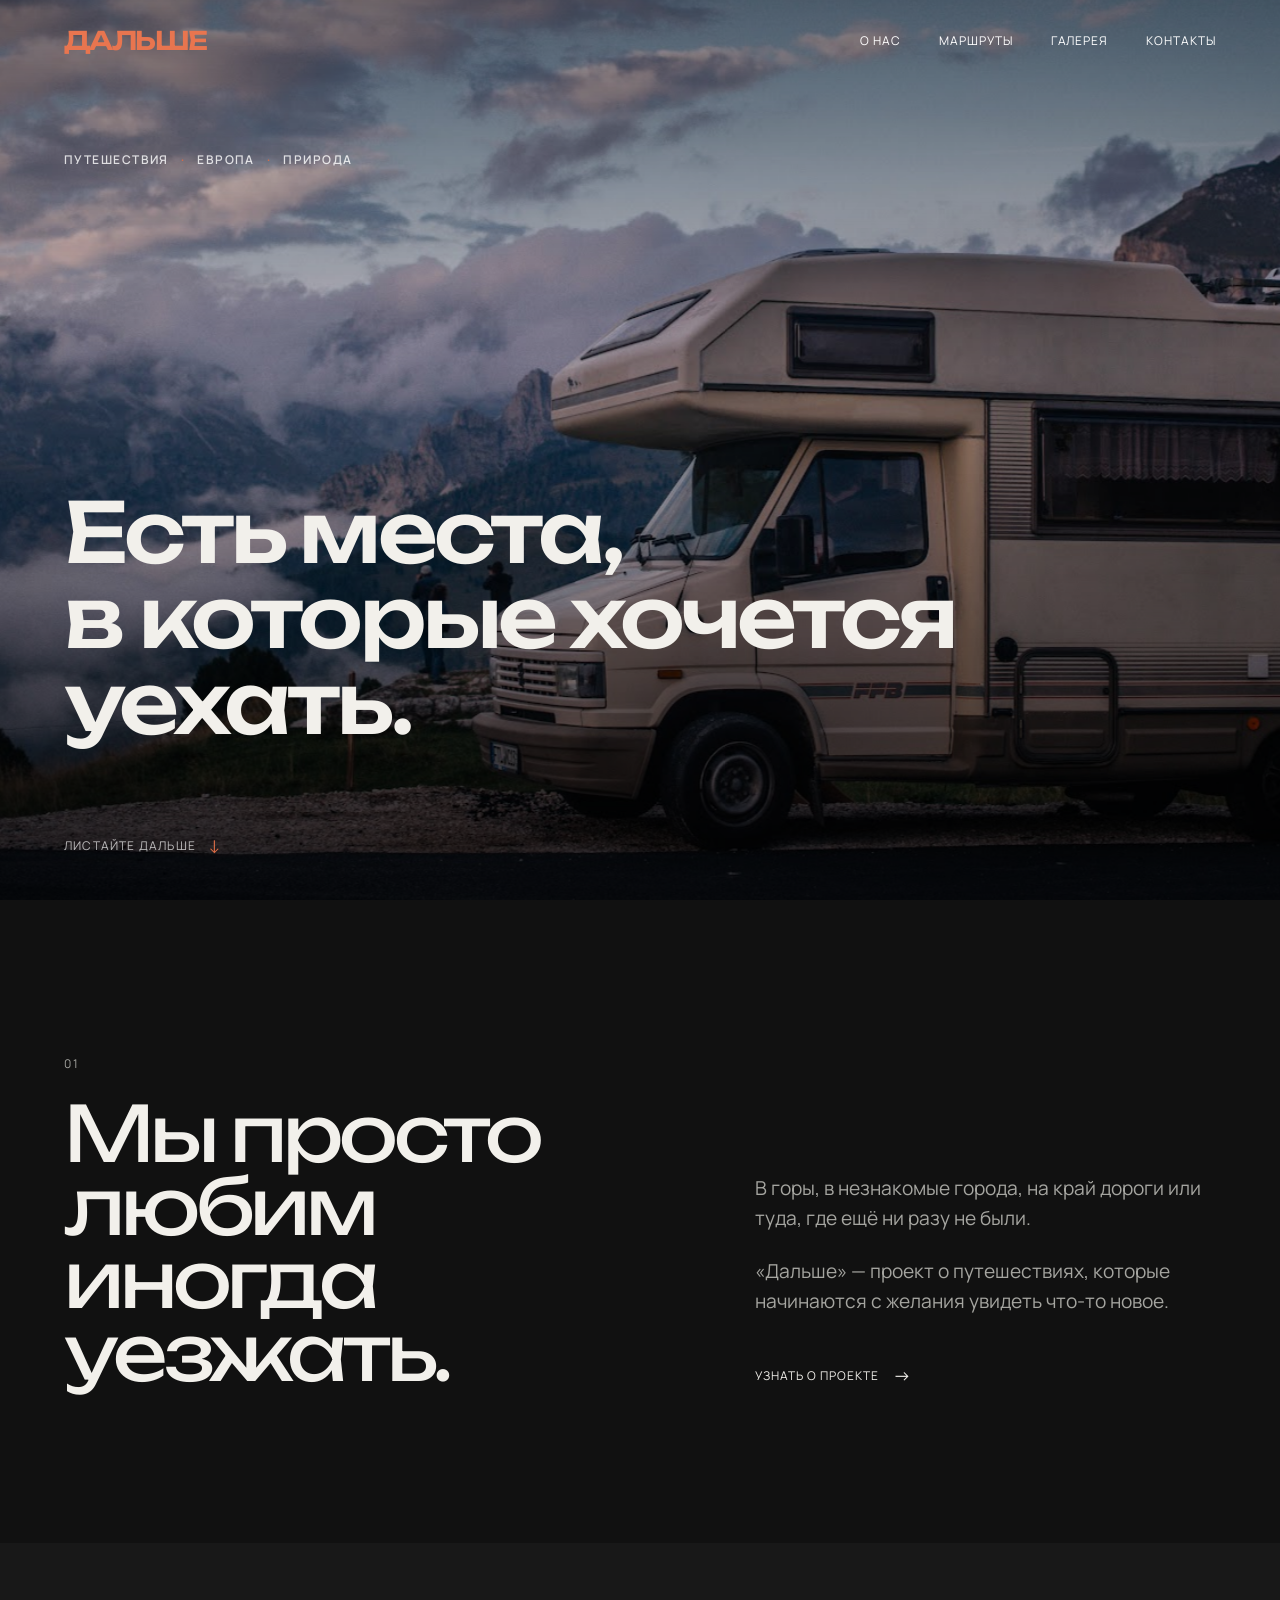
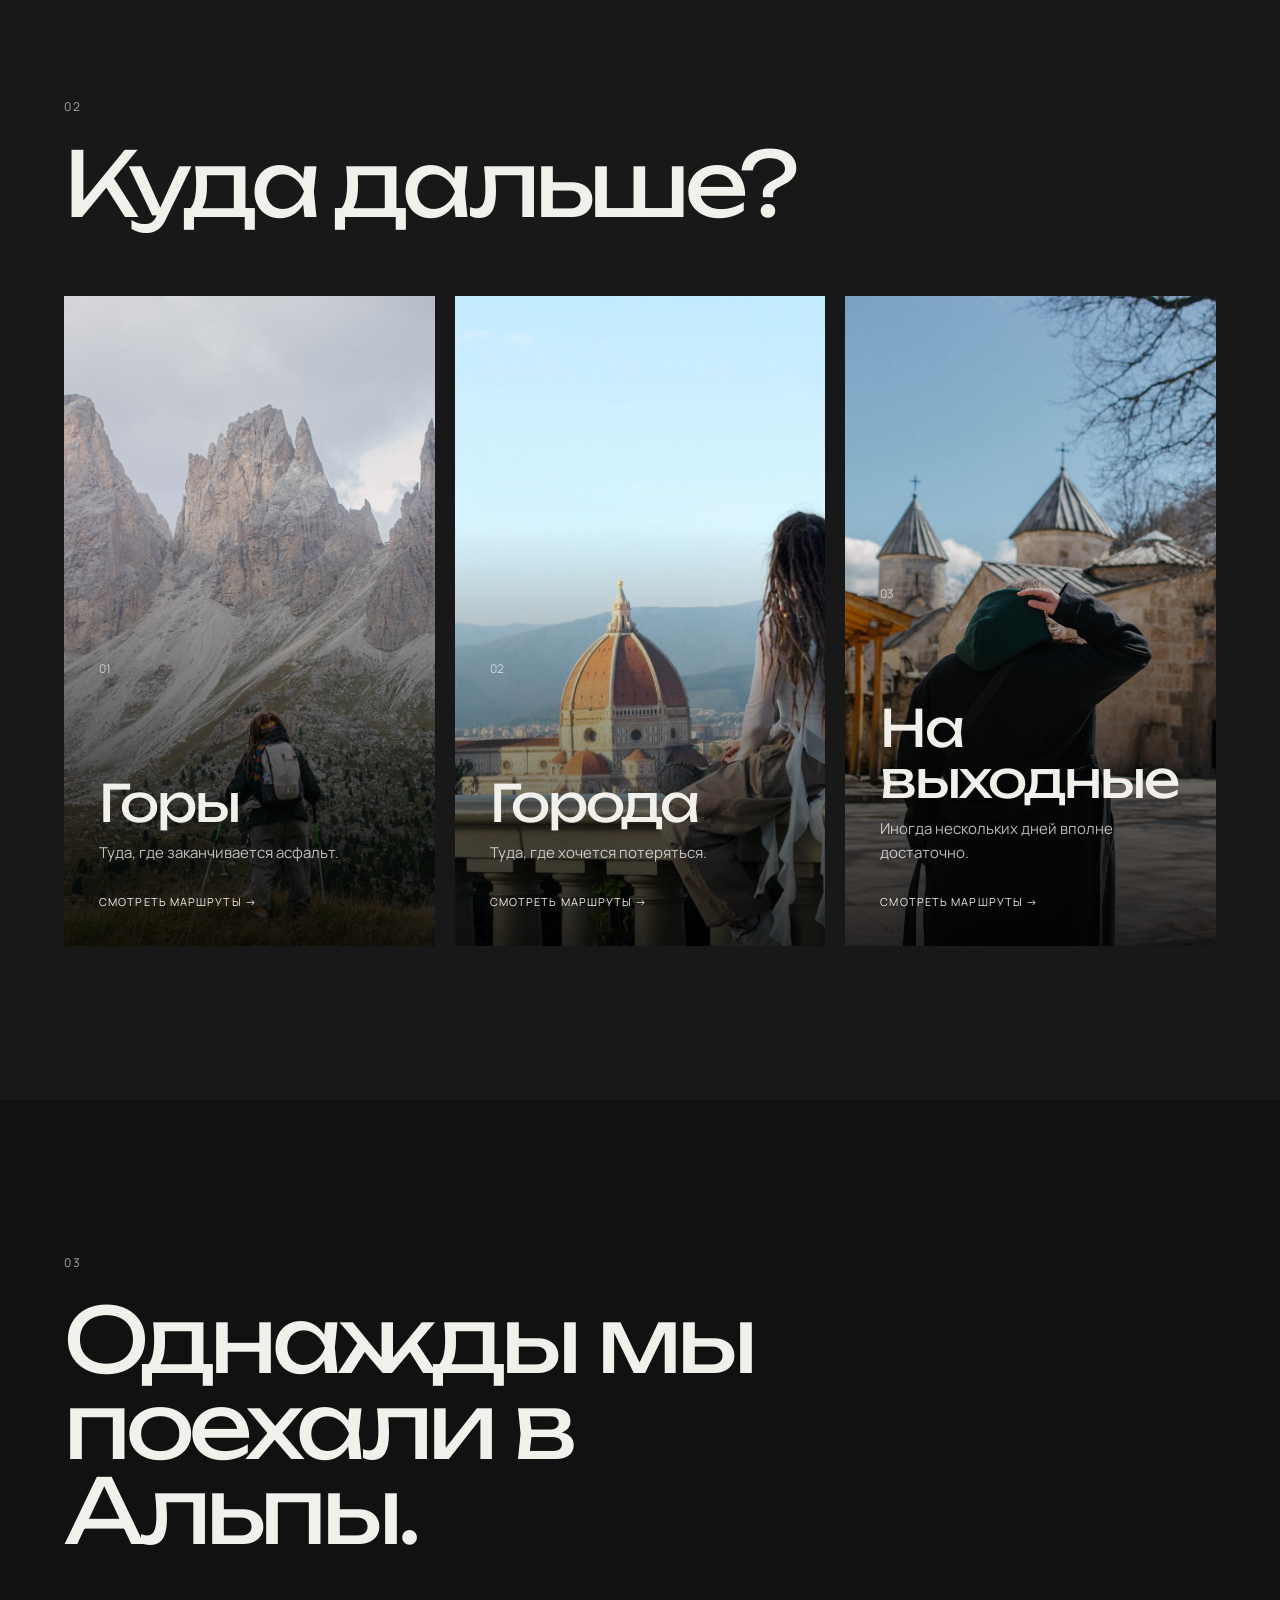
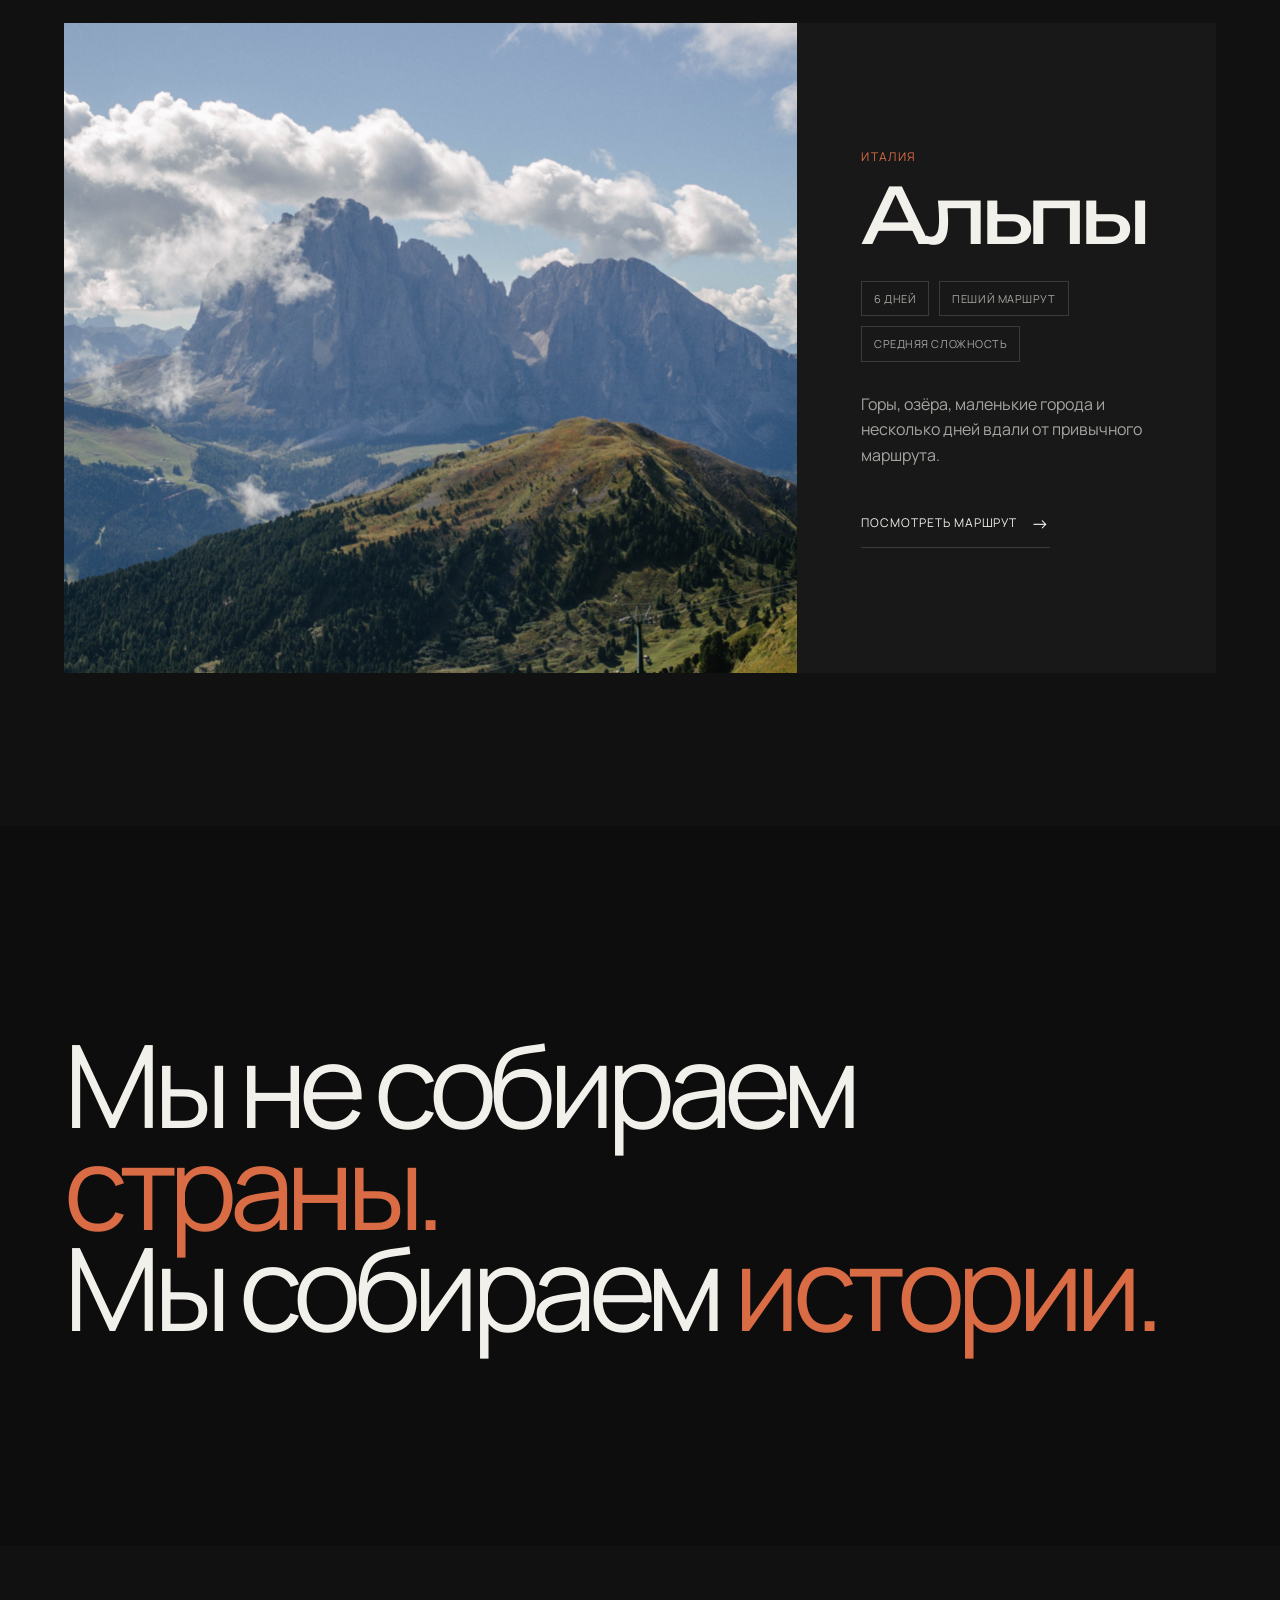
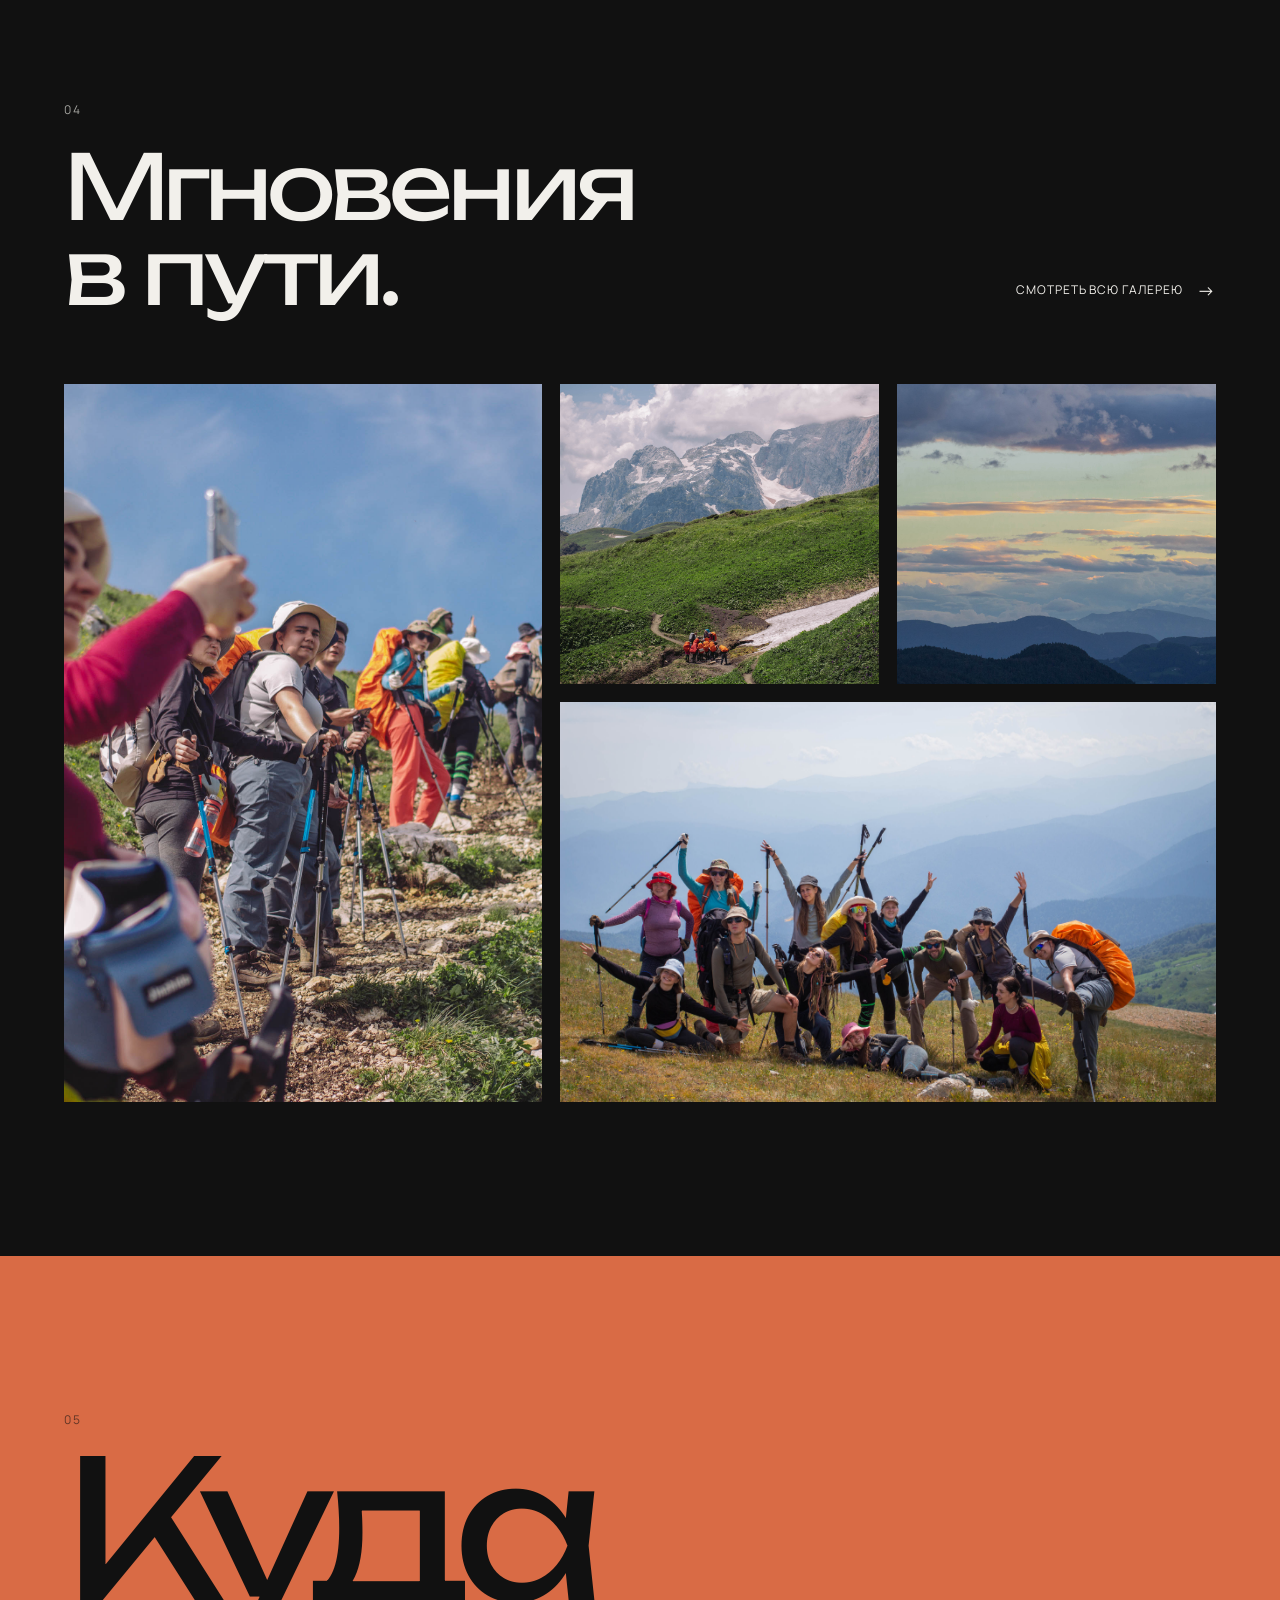
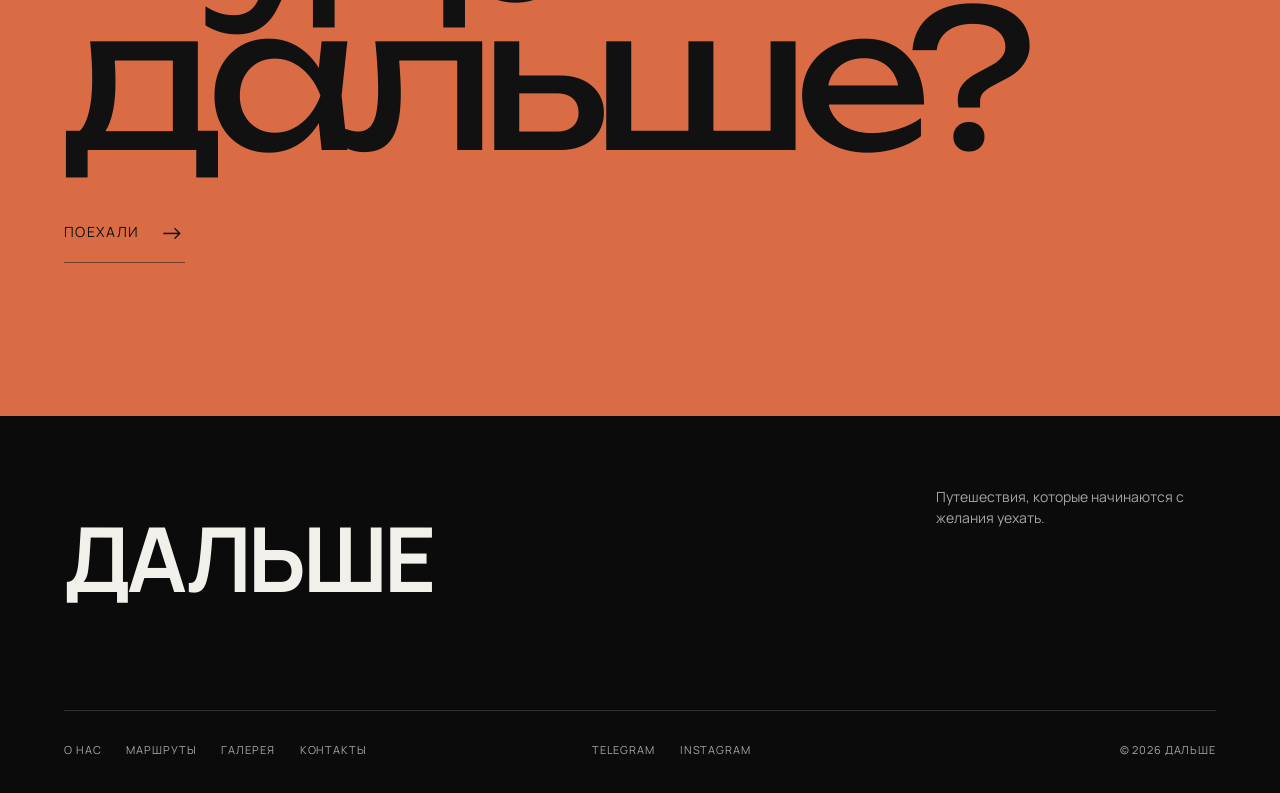
==== index.html @ 9056dd63 "main page" ====
<!DOCTYPE html>
<html lang="ru">
<head>
    <meta charset="UTF-8">
    <meta name="viewport" content="width=device-width, initial-scale=1.0">

    <title>ДАЛЬШЕ — путешествия, которые начинаются с желания уехать</title>

    <meta name="description"
          content="ДАЛЬШЕ — проект о путешествиях, горах, городах и дорогах.">
<link rel="preconnect" href="https://fonts.googleapis.com">
<link rel="preconnect" href="https://fonts.gstatic.com" crossorigin>
<link href="https://fonts.googleapis.com/css2?family=Manrope:wght@400;500;600;700&family=Unbounded:wght@400;500;600;700&display=swap" rel="stylesheet">

    <link rel="stylesheet" href="css/style.css">
</head>

<body>

    <!-- ================= HEADER ================= -->

    <header class="site-header">

        <div class="container header-inner">

            <a href="index.html" class="logo">
                ДАЛЬШЕ
            </a>

            <nav class="main-nav">
                <a href="about.html">О нас</a>
                <a href="routes.html">Маршруты</a>
                <a href="gallery.html">Галерея</a>
                <a href="contact.html">Контакты</a>
            </nav>

            <button class="menu-toggle"
                    type="button"
                    aria-label="Открыть меню"
                    aria-expanded="false">

                <span></span>
                <span></span>

            </button>

        </div>

    </header>


    <main>

        <!-- ================= HERO ================= -->

        <section class="hero">
    <img
        src="img/1-photo.jpg"
        alt="Путешествие в горах"
        class="hero__image"
    >

    <div class="hero__overlay"></div>

    <div class="hero__content">

        <div class="hero__label">
            <span>Путешествия</span>
            <span>Европа</span>
            <span>Природа</span>
        </div>

        <h1 class="hero__title">
            Есть места,<br>
            в которые хочется<br>
            уехать.
        </h1>

        <div class="hero__bottom">
            <span class="hero__scroll">Листайте дальше</span>
            <span class="hero__arrow">↓</span>
        </div>

    </div>
</section>


        <!-- ================= INTRO ================= -->

        <section class="intro section" id="intro">

            <div class="container intro-grid">

                <div class="intro-heading">

                    <span class="section-number">01</span>

                    <h2>
                        Мы просто любим
                        иногда уезжать.
                    </h2>

                </div>

                <div class="intro-text">

                    <p>
                        В горы, в незнакомые города, на край дороги
                        или туда, где ещё ни разу не были.
                    </p>

                    <p>
                        «Дальше» — проект о путешествиях,
                        которые начинаются с желания увидеть
                        что-то новое.
                    </p>

                    <a href="about.html" class="text-link">
                        Узнать о проекте
                        <span>→</span>
                    </a>

                </div>

            </div>

        </section>


        <!-- ================= DIRECTIONS ================= -->

        <section class="directions section">

            <div class="container">

                <div class="section-heading">

                    <span class="section-number">02</span>

                    <h2>
                        Куда дальше?
                    </h2>

                </div>


                <div class="directions-grid">

                    <a href="routes.html"
                       class="direction-card">

                        <div class="direction-image">

                            <img src="img/2-photo.jpg"
                                 alt="Горы">

                        </div>

                        <div class="direction-content">

                            <span class="direction-number">
                                01
                            </span>

                            <h3>
                                Горы
                            </h3>

                            <p>
                                Туда, где заканчивается асфальт.
                            </p>

                            <span class="card-link">
                                Смотреть маршруты →
                            </span>

                        </div>

                    </a>


                    <a href="routes.html"
                       class="direction-card">

                        <div class="direction-image">

                            <img src="img/3-photo.jpg"
                                 alt="Европейский город">

                        </div>

                        <div class="direction-content">

                            <span class="direction-number">
                                02
                            </span>

                            <h3>
                                Города
                            </h3>

                            <p>
                                Туда, где хочется потеряться.
                            </p>

                            <span class="card-link">
                                Смотреть маршруты →
                            </span>

                        </div>

                    </a>


                    <a href="routes.html"
                       class="direction-card">

                        <div class="direction-image">

                            <img src="img/4-photo.jpg"
                                 alt="Дорога и природа">

                        </div>

                        <div class="direction-content">

                            <span class="direction-number">
                                03
                            </span>

                            <h3>
                                На выходные
                            </h3>

                            <p>
                                Иногда нескольких дней вполне достаточно.
                            </p>

                            <span class="card-link">
                                Смотреть маршруты →
                            </span>

                        </div>

                    </a>

                </div>

            </div>

        </section>


        <!-- ================= FEATURED ROUTE ================= -->

        <section class="featured-route section">

            <div class="container">

                <div class="section-heading">

                    <span class="section-number">03</span>

                    <h2>
                        Однажды мы<br>
                        поехали в Альпы.
                    </h2>

                </div>


                <article class="featured-route-card">

                    <div class="featured-route-image">

                        <img src="img/5-photo.jpg"
                             alt="Альпы в Австрии">

                    </div>


                    <div class="featured-route-info">

                        <span class="route-location">
                            Италия
                        </span>

                        <h3>
                            Альпы
                        </h3>

                        <ul class="route-details">

                            <li>6 дней</li>
                            <li>Пеший маршрут</li>
                            <li>Средняя сложность</li>

                        </ul>

                        <p>
                            Горы, озёра, маленькие города и несколько
                            дней вдали от привычного маршрута.
                        </p>

                        <a href="routes.html"
                           class="button-link">

                            Посмотреть маршрут
                            <span>→</span>

                        </a>

                    </div>

                </article>

            </div>

        </section>


        <!-- ================= MANIFESTO ================= -->

        <section class="manifesto section">

            <div class="container">

                <p class="manifesto-text">

                    Мы не собираем
                    <span>страны.</span>

                    <br>

                    Мы собираем
                    <span>истории.</span>

                </p>

            </div>

        </section>


        <!-- ================= GALLERY ================= -->

        <section class="gallery-preview section">

            <div class="container">

                <div class="section-heading gallery-heading">

                    <div>

                        <span class="section-number">
                            04
                        </span>

                        <h2>
                            Мгновения<br>
                            в пути.
                        </h2>

                    </div>

                    <a href="gallery.html"
                       class="text-link">

                        Смотреть всю галерею
                        <span>→</span>

                    </a>

                </div>


                <div class="gallery-grid">

                    <a href="gallery.html"
                       class="gallery-item gallery-item-large">

                        <img src="img/6-photo.jpg"
                             alt="Горный пейзаж">

                    </a>


                    <a href="gallery.html"
                       class="gallery-item">

                        <img src="img/9-photo.jpg"
                             alt="Путешествие по Европе">

                    </a>


                    <a href="gallery.html"
                       class="gallery-item">

                        <img src="img/8-photo.jpg"
                             alt="Дорога среди гор">

                    </a>


                    <a href="gallery.html"
                       class="gallery-item gallery-item-wide">

                        <img src="img/7-photo.jpg"
                             alt="Природа">

                    </a>



                </div>

            </div>

        </section>


        <!-- ================= FINAL CTA ================= -->

        <section class="final-cta section">

            <div class="container final-cta-inner">

                <span class="section-number">
                    05
                </span>

                <h2>
                    Куда<br>
                    дальше?
                </h2>

                <a href="routes.html"
                   class="final-link">

                    Поехали
                    <span>→</span>

                </a>

            </div>

        </section>

    </main>


    <!-- ================= FOOTER ================= -->

    <footer class="site-footer">

        <div class="container">

            <div class="footer-top">

                <a href="index.html"
                   class="footer-logo">
                    ДАЛЬШЕ
                </a>

                <p class="footer-description">
                    Путешествия, которые начинаются
                    с желания уехать.
                </p>

            </div>


            <div class="footer-bottom">

                <nav class="footer-nav">

                    <a href="about.html">О нас</a>
                    <a href="routes.html">Маршруты</a>
                    <a href="gallery.html">Галерея</a>
                    <a href="contact.html">Контакты</a>

                </nav>


                <div class="footer-social">

                    <a href="#">Telegram</a>
                    <a href="#">Instagram</a>

                </div>


                <p class="copyright">
                    © 2026 ДАЛЬШЕ
                </p>

            </div>

        </div>

    </footer>


    <script src="js/script.js"></script>

</body>
</html>
---- css/style.css ----
* {
    margin: 0;
    padding: 0;
    box-sizing: border-box;
}

html {
    scroll-behavior: smooth;
}

body {
    margin: 0;
    padding: 0;

    background: var(--background);
    color: var(--text);

    font-family: var(--font-main);
    font-size: 16px;
    line-height: 1.6;

    overflow-x: hidden;
}

body.menu-open {
    overflow: hidden;
}
h1,
h2,
h3,
h4 {
    margin: 0;
    font-family: var(--font-heading);
    font-weight: 500;
    line-height: 1.1;
    letter-spacing: -0.03em;
}
img {
    display: block;
    width: 100%;
    height: 100%;
    object-fit: cover;
}

a {
    color: inherit;
    text-decoration: none;
}

button {
    font: inherit;
}


/* =========================================================
   VARIABLES
========================================================= */

:root {
    --background: #111111;
    --background-light: #181818;
    --text: #f2f0eb;
    --text-muted: #a5a5a0;
    --accent: #d96b45;
    --border: rgba(242, 240, 235, 0.16);

    --container: 1400px;
    --side-padding: 5vw;
    --section-space: clamp(100px, 12vw, 190px);

    --font-main: "Manrope", Arial, sans-serif;
    --font-heading: "Unbounded", Arial, sans-serif;
}


/* =========================================================
   GLOBAL
========================================================= */

.container {
    width: min(
        calc(100% - 2 * var(--side-padding)),
        var(--container)
    );

    margin: 0 auto;
}

.section {
    padding: var(--section-space) 0;
}

.section-number {
    display: block;

    margin-bottom: 25px;

    color: var(--text-muted);

    font-size: 12px;
    letter-spacing: 0.15em;
    text-transform: uppercase;
}

.section-heading {
    margin-bottom: 70px;
}

.section-heading h2 {
    max-width: 850px;

    font-size: clamp(50px, 7vw, 105px);
    font-weight: 400;
    line-height: 0.95;
    letter-spacing: -0.055em;
}


/* =========================================================
   HEADER
========================================================= */

.site-header {
    position: absolute;
    z-index: 100;

    top: 0;
    left: 0;

    width: 100%;

    padding: 28px 0;

    color: #ffffff;
}

.header-inner {
    display: flex;
    align-items: center;
    justify-content: space-between;
}

.logo {
    display: inline-block;

    font-family: "Unbounded", sans-serif;
    font-size: clamp(20px, 2vw, 30px);
    font-weight: 600;
    line-height: 1;

    letter-spacing: -0.06em;

    color: #e8754f;
    text-decoration: none;

    white-space: nowrap;

    transition:
        color 0.3s ease,
        transform 0.3s ease;
}

.logo:hover {
    color: #f28a67;
    transform: translateY(-1px);
}
.footer-logo {
    font-size: 22px;
    font-weight: 700;
    letter-spacing: -0.04em;
}

.main-nav {
    display: flex;
    align-items: center;
    gap: 38px;
}

.main-nav a {
    position: relative;

    font-size: 12px;
    letter-spacing: 0.08em;
    text-transform: uppercase;
}

.main-nav a::after {
    content: "";

    position: absolute;

    left: 0;
    bottom: -7px;

    width: 0;
    height: 1px;

    background: #ffffff;

    transition: width 0.3s ease;
}

.main-nav a:hover::after {
    width: 100%;
}


/* =========================================================
   MOBILE MENU BUTTON
========================================================= */

.menu-toggle {
    display: none;

    width: 42px;
    height: 42px;

    border: 0;
    background: transparent;

    cursor: pointer;
}

.menu-toggle span {
    display: block;

    width: 25px;
    height: 1px;

    margin: 6px auto;

    background: #ffffff;

    transition:
        transform 0.3s ease,
        opacity 0.3s ease;
}

.menu-toggle.active span:first-child {
    transform: translateY(3.5px) rotate(45deg);
}

.menu-toggle.active span:last-child {
    transform: translateY(-3.5px) rotate(-45deg);
}


/* =========================================================
   HERO
========================================================= */

.hero {
    position: relative;
    min-height: 100svh;
    height: 100svh;

    display: flex;
    align-items: stretch;

    overflow: hidden;
}

.hero__image {
    position: absolute;
    inset: 0;

    width: 100%;
    height: 100%;

    object-fit: cover;

    animation: heroZoom 14s ease-out forwards;
}

.hero__overlay {
    position: absolute;
    inset: 0;

    background:
        linear-gradient(
            180deg,
            rgba(0, 0, 0, 0.45) 0%,
            rgba(0, 0, 0, 0.08) 40%,
            rgba(0, 0, 0, 0.72) 100%
        );
}

.hero__content {
    position: relative;
    z-index: 2;

    width: 100%;
    min-height: 100%;

    max-width: var(--container);

    margin: 0 auto;
    padding: 150px var(--side-padding) 45px;

    display: flex;
    flex-direction: column;
    justify-content: space-between;

    box-sizing: border-box;
}

/* Верхняя подпись */

.hero__label {
    display: flex;
    align-items: center;
    gap: 12px;

    font-size: 12px;
    font-weight: 600;

    text-transform: uppercase;
    letter-spacing: 0.12em;

    color: rgba(255, 255, 255, 0.8);
}

.hero__label span {
    display: inline-flex;
    align-items: center;
}

.hero__label span:not(:last-child)::after {
    content: "·";

    margin-left: 12px;

    color: var(--accent);
}

/* Главный заголовок */

.hero__title {
    max-width: 1000px;

    margin-top: auto;
    margin-bottom: 90px;

    font-size: clamp(42px, 6.5vw, 105px);
    line-height: 1.03;
    letter-spacing: -0.045em;

    text-wrap: balance;
}

/* Нижняя часть */

.hero__bottom {
    display: flex;
    align-items: center;
    gap: 12px;

    font-size: 12px;
    text-transform: uppercase;
    letter-spacing: 0.1em;

    color: rgba(255, 255, 255, 0.7);
}

.hero__arrow {
    font-size: 18px;
    line-height: 1;
    color: var(--accent);
}

@keyframes heroZoom {
    from {
        transform: scale(1);
    }

    to {
        transform: scale(1.05);
    }
}

@keyframes heroZoom {
    from {
        transform: scale(1);
    }

    to {
        transform: scale(1.06);
    }
}


/* =========================================================
   INTRO
========================================================= */

.intro-grid {
    display: grid;

    grid-template-columns: 1.1fr 0.9fr;

    gap: 10vw;
}

.intro-heading h2 {
    max-width: 700px;

    font-size: clamp(48px, 6vw, 90px);
    font-weight: 400;
    line-height: 0.95;
    letter-spacing: -0.055em;
}

.intro-text {
    align-self: end;

    max-width: 500px;
}

.intro-text p {
    margin-bottom: 24px;

    color: var(--text-muted);

    font-size: clamp(17px, 1.5vw, 21px);
    line-height: 1.55;
}

.text-link,
.button-link {
    display: inline-flex;
    align-items: center;
    gap: 14px;

    margin-top: 20px;

    font-size: 12px;
    letter-spacing: 0.08em;
    text-transform: uppercase;
}

.text-link span,
.button-link span {
    font-size: 18px;

    transition: transform 0.3s ease;
}

.text-link:hover span,
.button-link:hover span {
    transform: translateX(6px);
}


/* =========================================================
   DIRECTIONS
========================================================= */

.directions {
    background: var(--background-light);
}

.directions-grid {
    display: grid;

    grid-template-columns: repeat(3, 1fr);

    gap: 20px;
}

.direction-card {
    position: relative;

    min-height: 650px;

    display: flex;
    align-items: flex-end;

    overflow: hidden;

    background: #222222;
}

.direction-image {
    position: absolute;

    inset: 0;
}

.direction-image::after {
    content: "";

    position: absolute;

    inset: 0;

    background:
        linear-gradient(
            to bottom,
            transparent 35%,
            rgba(0, 0, 0, 0.8) 100%
        );
}

.direction-image img {
    transition:
        transform 0.8s cubic-bezier(0.2, 0.65, 0.3, 1);
}

.direction-card:hover .direction-image img {
    transform: scale(1.06);
}

.direction-content {
    position: relative;
    z-index: 2;

    width: 100%;

    padding: 35px;
}

.direction-number {
    display: block;

    margin-bottom: 100px;

    color: rgba(255, 255, 255, 0.65);

    font-size: 12px;
}

.direction-content h3 {
    margin-bottom: 12px;

    font-size: clamp(38px, 4vw, 58px);
    font-weight: 400;
    line-height: 1;
    letter-spacing: -0.04em;
}

.direction-content p {
    max-width: 300px;

    color: rgba(255, 255, 255, 0.72);

    font-size: 15px;
}

.card-link {
    display: block;

    margin-top: 28px;

    font-size: 11px;
    letter-spacing: 0.1em;
    text-transform: uppercase;
}


/* =========================================================
   FEATURED ROUTE
========================================================= */

.featured-route-card {
    display: grid;

    grid-template-columns: 1.4fr 0.8fr;

    min-height: 650px;

    background: var(--background-light);
}

.featured-route-image {
    min-height: 500px;
}

.featured-route-info {
    display: flex;
    flex-direction: column;
    justify-content: center;

    padding: clamp(35px, 5vw, 80px);
}

.route-location {
    margin-bottom: 15px;

    color: var(--accent);

    font-size: 12px;
    letter-spacing: 0.12em;
    text-transform: uppercase;
}

.featured-route-info h3 {
    margin-bottom: 30px;

    font-size: clamp(55px, 6vw, 95px);
    font-weight: 400;
    line-height: 0.9;
    letter-spacing: -0.06em;
}

.route-details {
    display: flex;
    flex-wrap: wrap;
    gap: 10px;

    margin: 0 0 30px;

    padding: 0;

    list-style: none;
}

.route-details li {
    padding: 8px 12px;

    border: 1px solid var(--border);

    color: var(--text-muted);

    font-size: 11px;
    text-transform: uppercase;
    letter-spacing: 0.05em;
}

.featured-route-info > p {
    max-width: 430px;

    color: var(--text-muted);

    font-size: 16px;
    line-height: 1.6;
}

.button-link {
    align-self: flex-start;

    margin-top: 40px;

    padding-bottom: 10px;

    border-bottom: 1px solid var(--border);
}


/* =========================================================
   MANIFESTO
========================================================= */

.manifesto {
    display: flex;
    align-items: center;

    min-height: 80vh;

    background: #0d0d0d;
}

.manifesto-text {
    max-width: 1250px;

    font-size: clamp(55px, 9vw, 145px);
    font-weight: 400;
    line-height: 0.88;
    letter-spacing: -0.065em;
}

.manifesto-text span {
    color: var(--accent);
}


/* =========================================================
   GALLERY
========================================================= */

.gallery-heading {
    display: flex;
    align-items: flex-end;
    justify-content: space-between;

    gap: 40px;
}

.gallery-heading .text-link {
    margin-bottom: 10px;
}

.gallery-grid {
    display: grid;

    grid-template-columns: 1.2fr 0.8fr 0.8fr;

    grid-template-rows: 300px 400px;

    gap: 18px;
}

.gallery-item {
    display: block;

    overflow: hidden;
}

.gallery-item img {
    transition: transform 0.7s cubic-bezier(0.2, 0.65, 0.3, 1);
}

.gallery-item:hover img {
    transform: scale(1.05);
}

.gallery-item-large {
    grid-row: span 2;
}

.gallery-item-wide {
    grid-column: span 2;
}


/* =========================================================
   FINAL CTA
========================================================= */

.final-cta {
    min-height: 80vh;

    display: flex;
    align-items: center;

    background: var(--accent);
    color: #111111;
}

.final-cta-inner {
    position: relative;
}

.final-cta .section-number {
    color: rgba(17, 17, 17, 0.6);
}

.final-cta h2 {
    font-size: clamp(80px, 15vw, 230px);
    font-weight: 400;
    line-height: 0.78;
    letter-spacing: -0.075em;
}

.final-link {
    display: inline-flex;
    align-items: center;
    gap: 20px;

    margin-top: 60px;

    padding-bottom: 10px;

    border-bottom: 1px solid rgba(17, 17, 17, 0.5);

    font-size: 14px;
    letter-spacing: 0.1em;
    text-transform: uppercase;
}

.final-link span {
    font-size: 24px;

    transition: transform 0.3s ease;
}

.final-link:hover span {
    transform: translateX(7px);
}


/* =========================================================
   FOOTER
========================================================= */

.site-footer {
    padding: 70px 0 35px;

    background: #0b0b0b;
}

.footer-top {
    display: flex;
    justify-content: space-between;
    align-items: flex-start;

    padding-bottom: 80px;

    border-bottom: 1px solid var(--border);
}

.footer-logo {
    font-size: clamp(45px, 7vw, 90px);
}

.footer-description {
    max-width: 280px;

    color: var(--text-muted);

    font-size: 14px;
    line-height: 1.5;
}

.footer-bottom {
    display: grid;

    grid-template-columns: 1fr 1fr auto;

    gap: 30px;

    padding-top: 30px;

    color: var(--text-muted);

    font-size: 11px;
    text-transform: uppercase;
    letter-spacing: 0.08em;
}

.footer-nav,
.footer-social {
    display: flex;
    flex-wrap: wrap;
    gap: 25px;
}

.footer-bottom a {
    transition: color 0.3s ease;
}

.footer-bottom a:hover {
    color: var(--text);
}

.copyright {
    text-align: right;
}


/* =========================================================
   TABLET
========================================================= */

@media (max-width: 900px) {

    :root {
        --side-padding: 4vw;
    }

    .main-nav {
        gap: 20px;
    }

    .intro-grid {
        grid-template-columns: 1fr;
        gap: 50px;
    }

    .intro-text {
        max-width: 650px;
    }

    .directions-grid {
        grid-template-columns: 1fr;

        gap: 15px;
    }

    .direction-card {
        min-height: 550px;
    }

    .featured-route-card {
        grid-template-columns: 1fr;
    }

    .featured-route-image {
        min-height: 55vw;
    }

    .gallery-grid {
        grid-template-columns: 1fr 1fr;

        grid-template-rows: 350px 300px 350px;
    }

    .gallery-item-large {
        grid-row: span 1;
    }

    .gallery-item-wide {
        grid-column: span 2;
    }

    .footer-bottom {
        grid-template-columns: 1fr 1fr;
    }

    .copyright {
        text-align: left;
        grid-column: 1 / -1;
    }
}


/* =========================================================
   MOBILE
========================================================= */

@media (max-width: 650px) {

    :root {
        --side-padding: 20px;
        --section-space: 90px;
    }

    .site-header {
        padding: 20px 0;
    }

    .logo {
        font-size: 20px;
    }

    .main-nav {
        position: fixed;

        inset: 0;

        z-index: -1;

        display: flex;
        flex-direction: column;
        justify-content: center;
        align-items: flex-start;

        padding: 30px;

        background: #111111;

        opacity: 0;
        visibility: hidden;

        transform: translateY(-15px);

        transition:
            opacity 0.3s ease,
            visibility 0.3s ease,
            transform 0.3s ease;
    }

    .main-nav.open {
        opacity: 1;
        visibility: visible;
        transform: translateY(0);
    }

    .main-nav a {
        font-size: 35px;
        letter-spacing: -0.03em;
        text-transform: none;
    }

    .menu-toggle {
        display: block;
        position: relative;
        z-index: 2;
    }


    /* HERO */

    .hero {
        min-height: 100svh;
    }

    .hero-content {
        padding-bottom: 45px;
    }

    .hero-label {
        max-width: 250px;

        margin-bottom: 22px;

        font-size: 10px;
        line-height: 1.5;
    }

    .hero-title {
        font-size: clamp(52px, 15vw, 85px);
        line-height: 0.88;
    }

    .hero-scroll {
        margin-top: 35px;
    }


    /* SECTIONS */

    .section-heading {
        margin-bottom: 45px;
    }

    .section-heading h2 {
        font-size: clamp(48px, 14vw, 72px);
    }


    /* INTRO */

    .intro-heading h2 {
        font-size: clamp(45px, 13vw, 70px);
    }


    /* DIRECTIONS */

    .direction-card {
        min-height: 480px;
    }

    .direction-content {
        padding: 25px;
    }

    .direction-number {
        margin-bottom: 70px;
    }


    /* FEATURED */

    .featured-route-image {
        min-height: 110vw;
    }

    .featured-route-info {
        padding: 35px 25px 45px;
    }

    .featured-route-info h3 {
        font-size: 65px;
    }

    .route-details {
        align-items: flex-start;
        flex-direction: column;
    }


    /* MANIFESTO */

    .manifesto {
        min-height: 65vh;
    }

    .manifesto-text {
        font-size: clamp(52px, 14vw, 80px);
    }


    /* GALLERY */

    .gallery-heading {
        display: block;
    }

    .gallery-heading .text-link {
        margin-top: 35px;
    }

    .gallery-grid {
        display: grid;

        grid-template-columns: 1fr;

        grid-template-rows: none;

        gap: 12px;
    }

    .gallery-item,
    .gallery-item-large,
    .gallery-item-wide {
        grid-column: auto;
        grid-row: auto;

        height: 80vw;
        min-height: 250px;
    }


    /* CTA */

    .final-cta {
        min-height: 70vh;
    }

    .final-cta h2 {
        font-size: clamp(80px, 24vw, 150px);
    }


    /* FOOTER */

    .footer-top {
        display: block;

        padding-bottom: 50px;
    }

    .footer-description {
        margin-top: 30px;
    }

    .footer-bottom {
        display: block;
    }

    .footer-nav,
    .footer-social {
        margin-bottom: 25px;
    }

    .copyright {
        margin-top: 35px;
    }

}


/* =========================================================
   REDUCED MOTION
========================================================= */

@media (prefers-reduced-motion: reduce) {

    html {
        scroll-behavior: auto;
    }

    *,
    *::before,
    *::after {
        animation-duration: 0.01ms !important;
        animation-iteration-count: 1 !important;
        transition-duration: 0.01ms !important;
    }

}
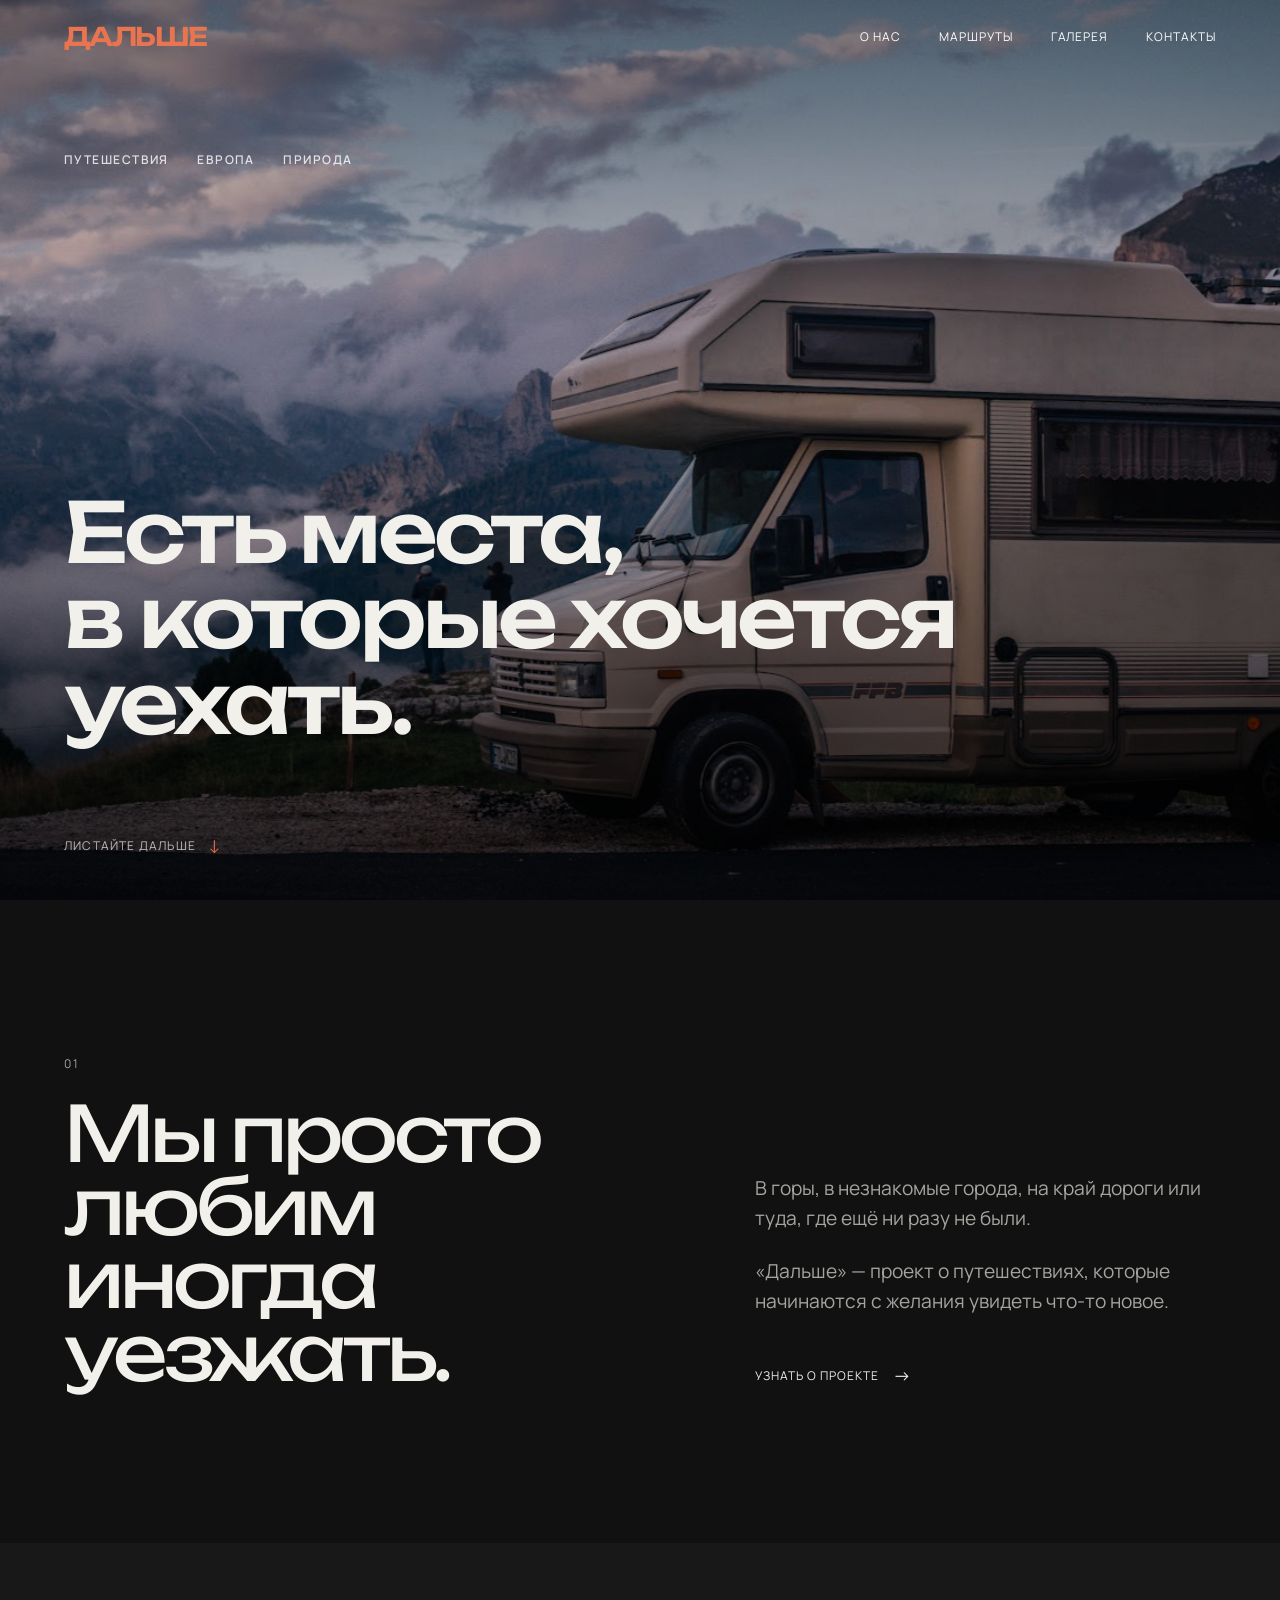
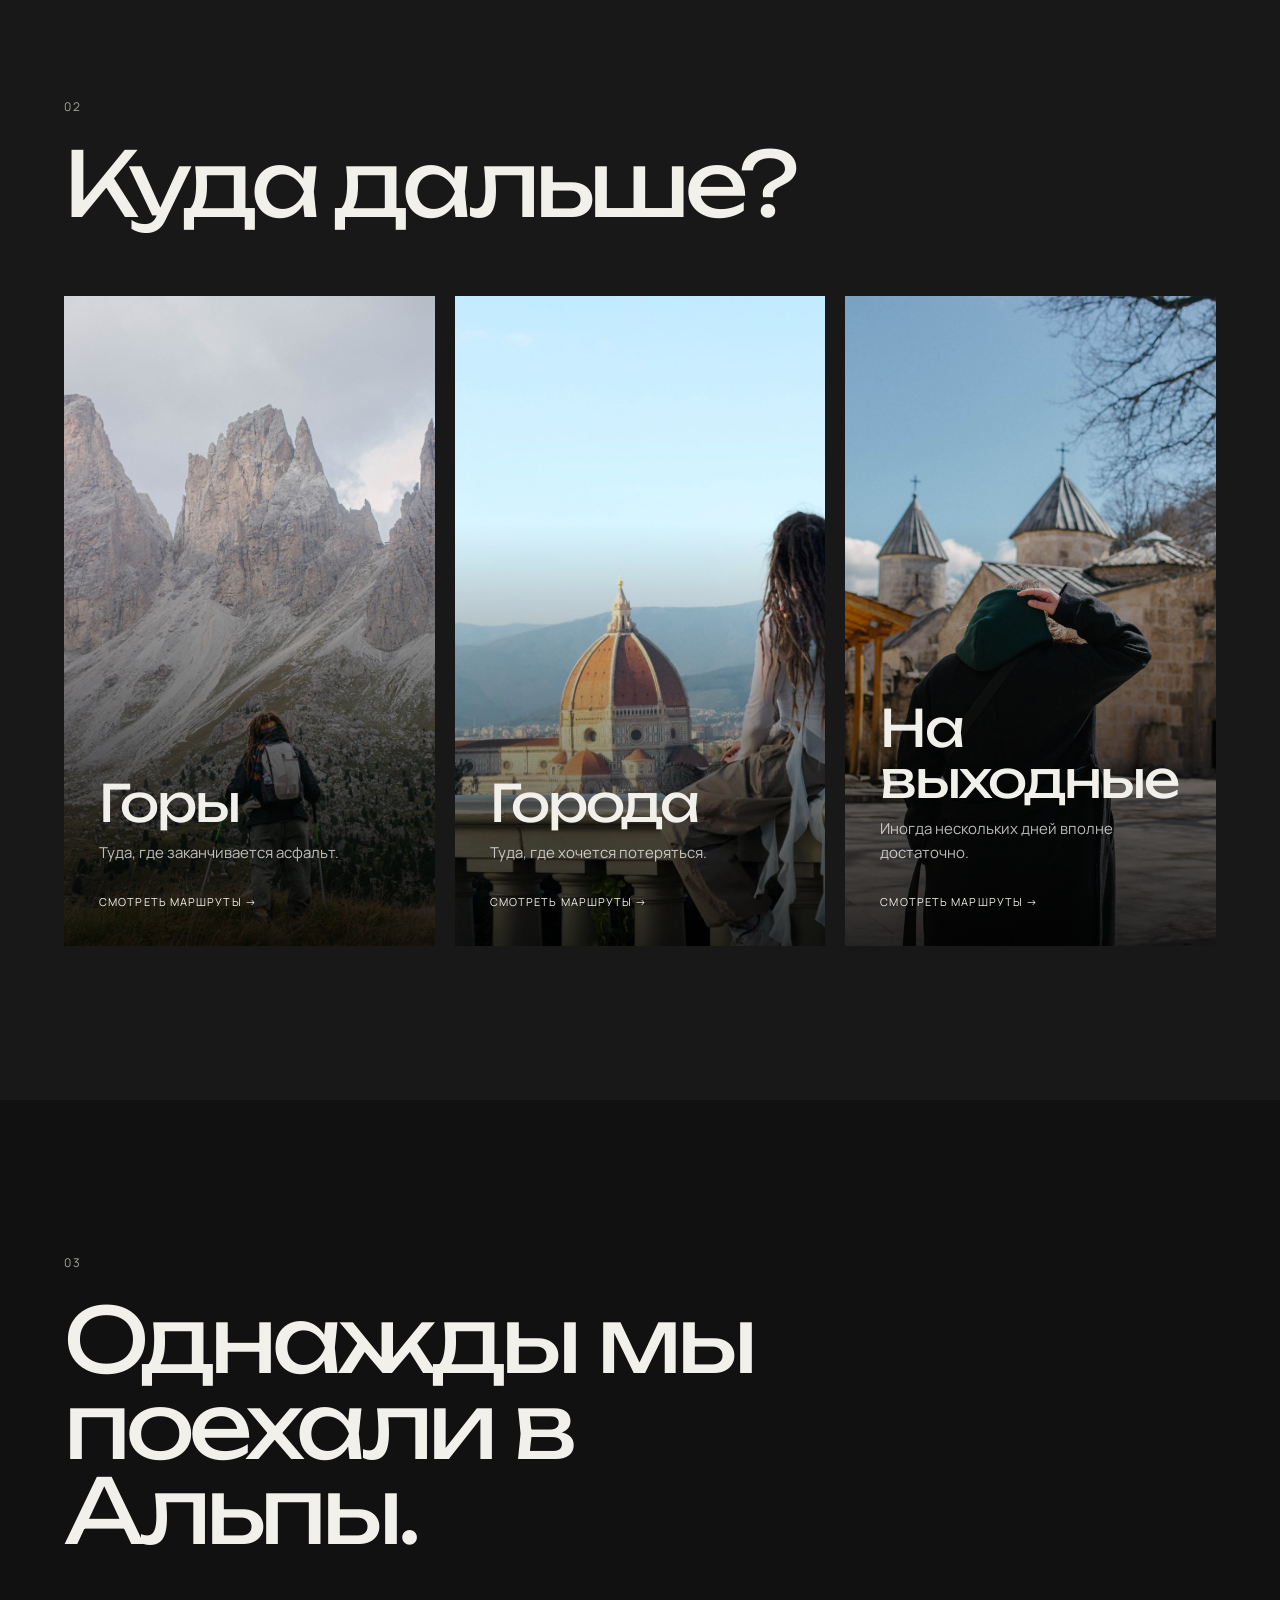
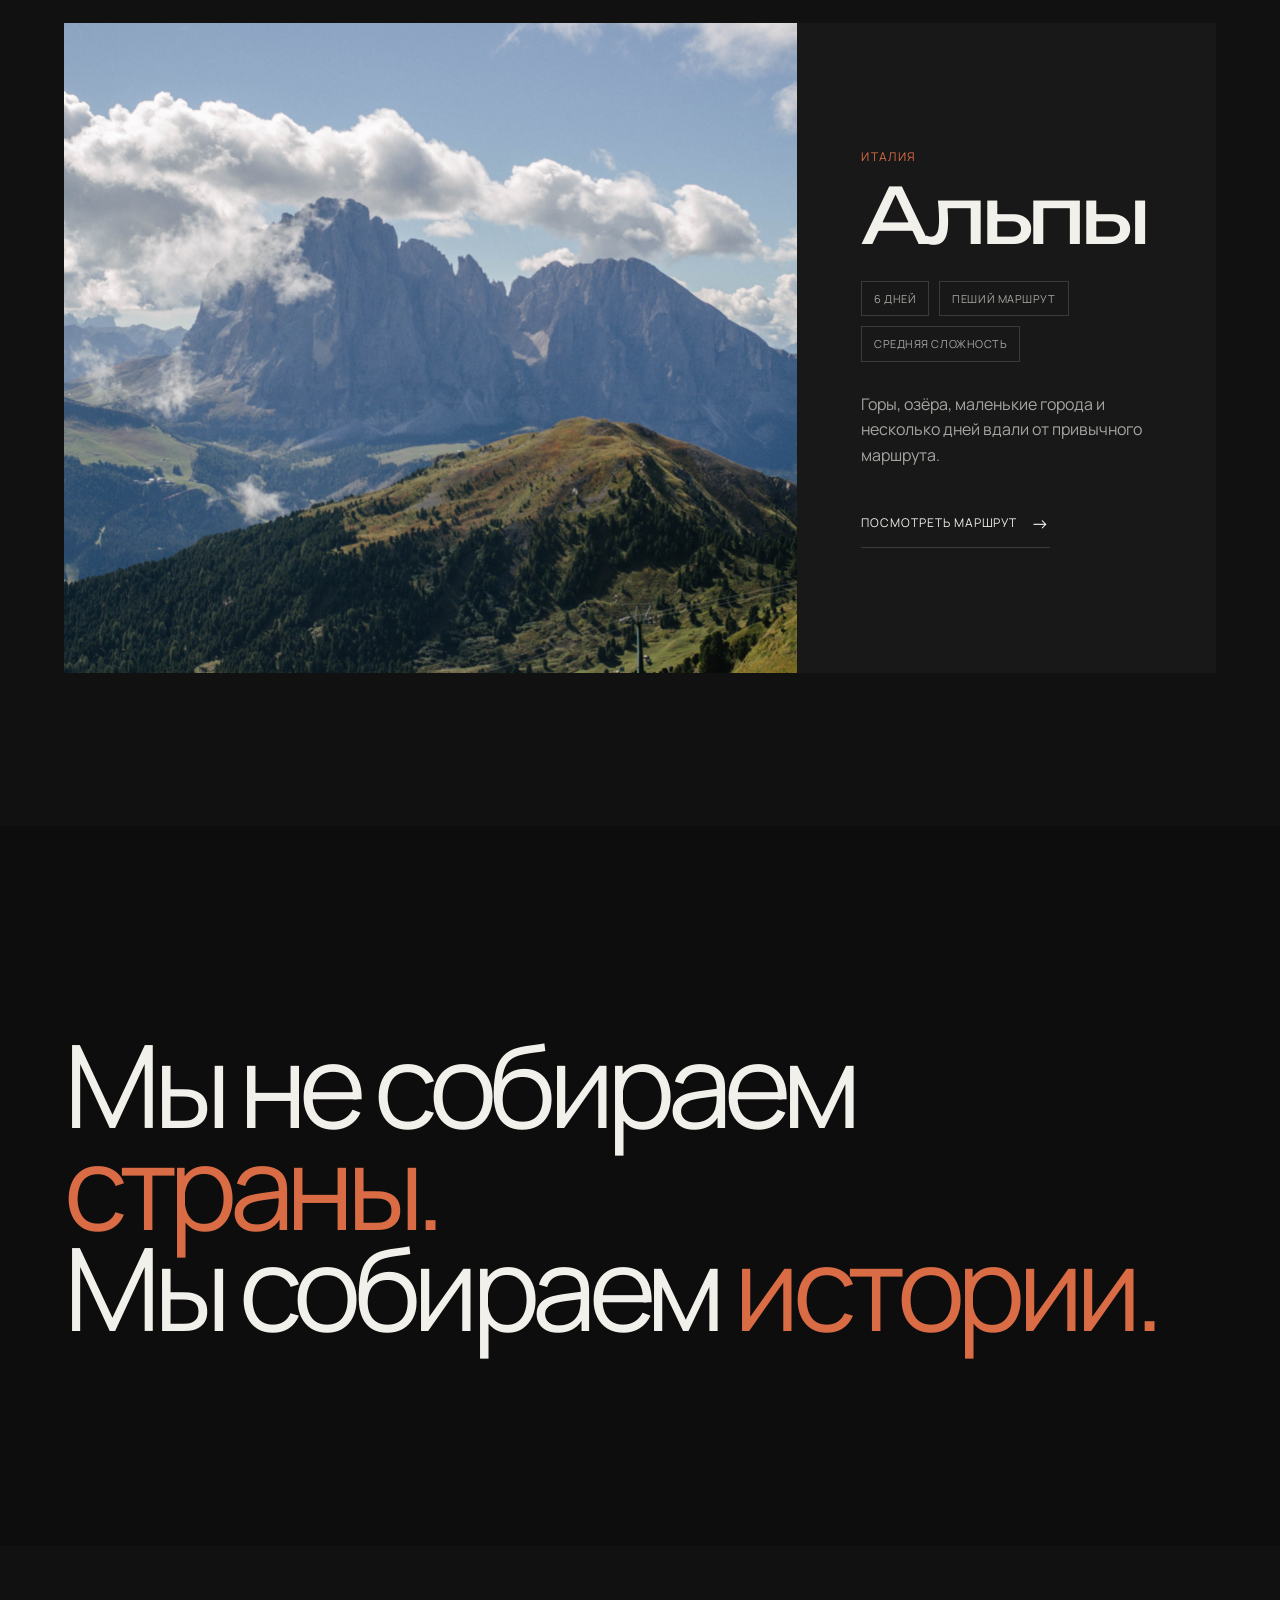
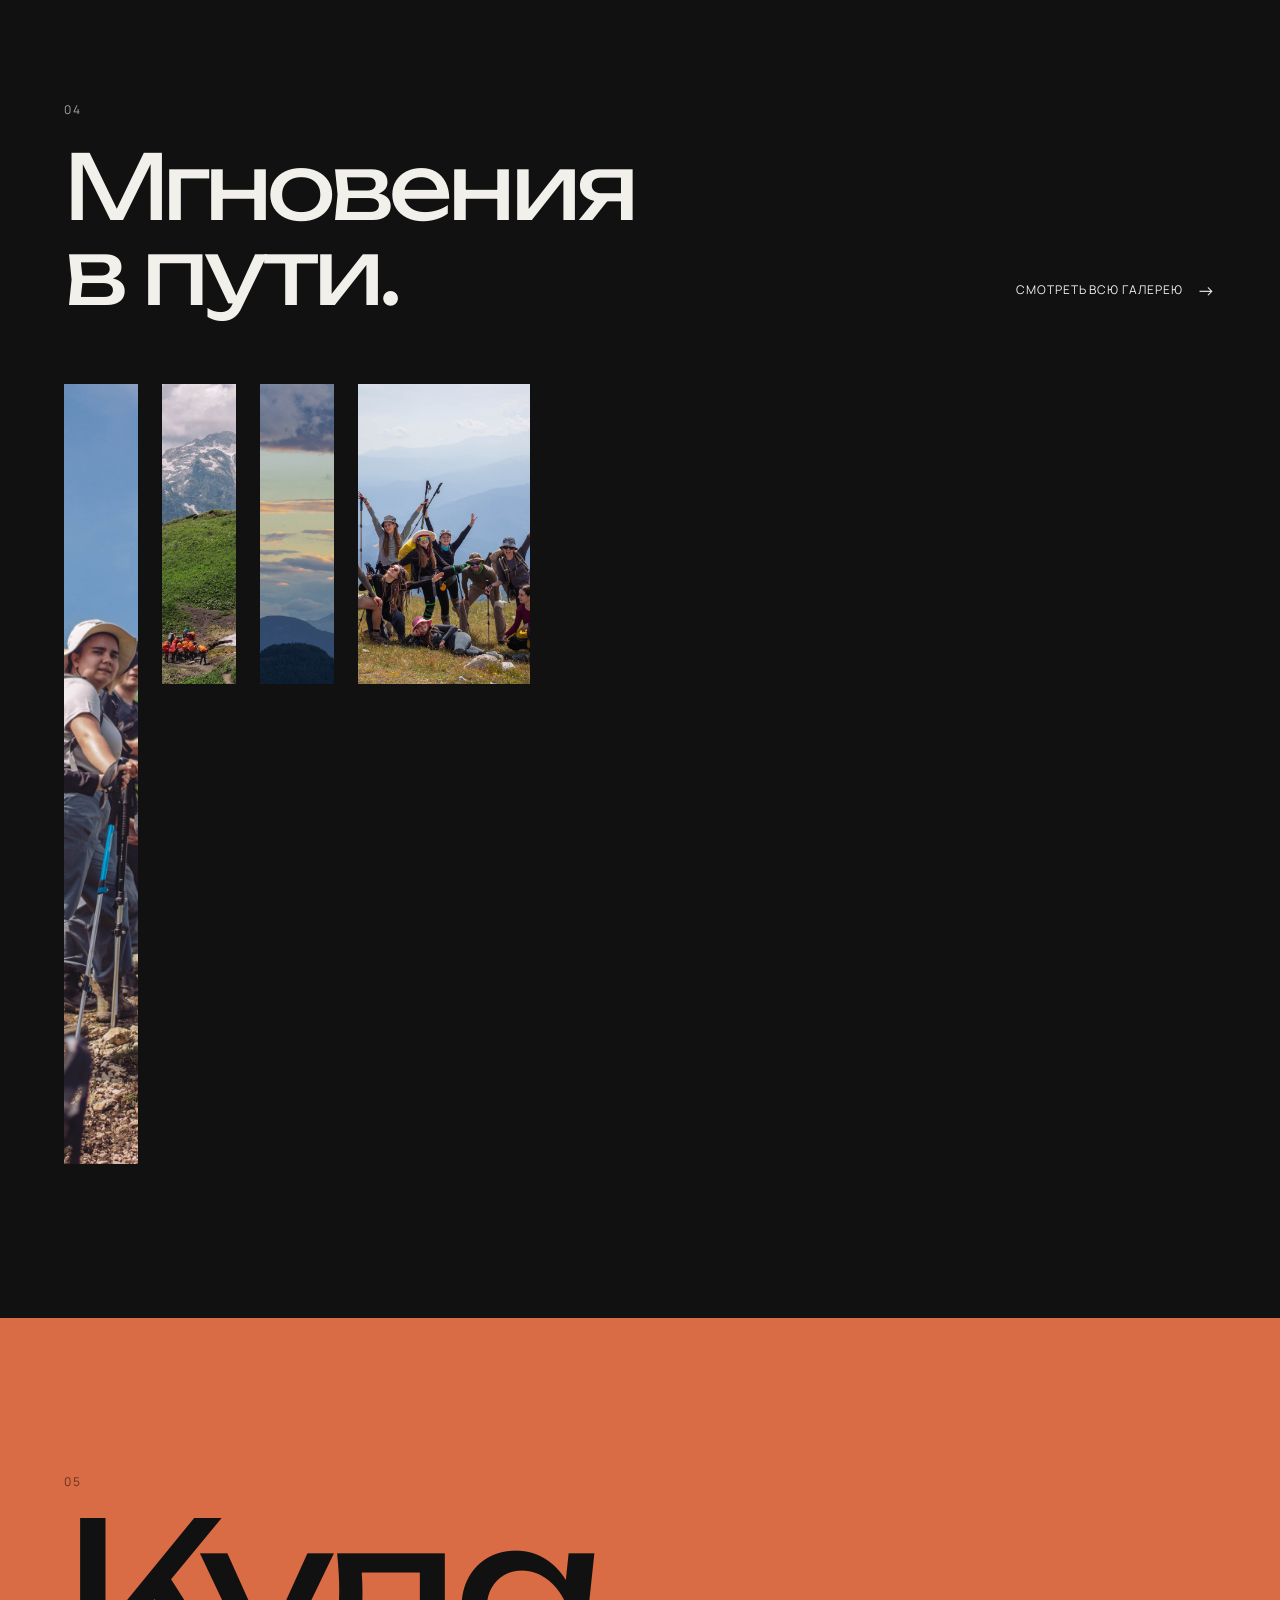
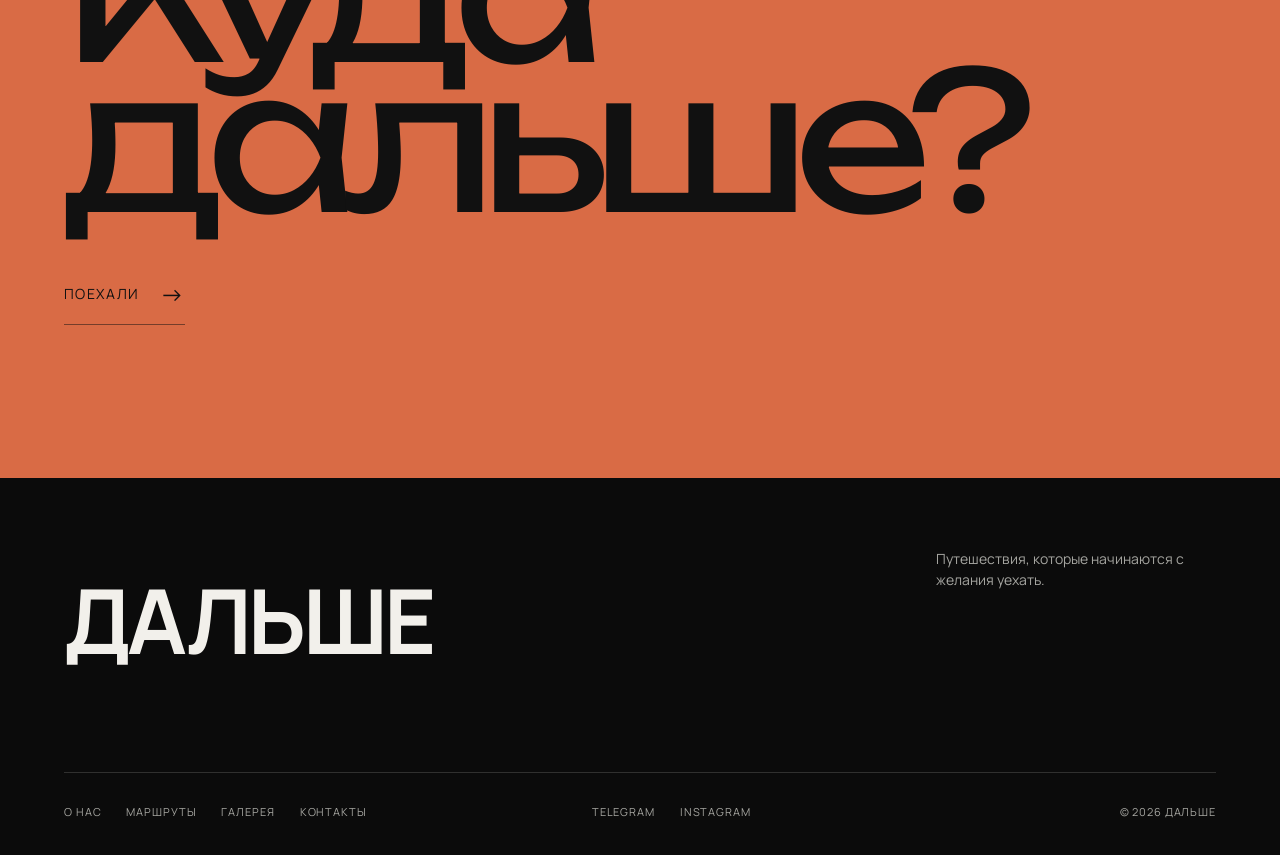
==== commit fc9a1732: "morning" ====
--- a/index.html
+++ b/index.html
@@ -159,9 +159,7 @@
 
                         <div class="direction-content">
 
-                            <span class="direction-number">
-                                01
-                            </span>
+
 
                             <h3>
                                 Горы
@@ -192,9 +190,6 @@
 
                         <div class="direction-content">
 
-                            <span class="direction-number">
-                                02
-                            </span>
 
                             <h3>
                                 Города
@@ -225,9 +220,6 @@
 
                         <div class="direction-content">
 
-                            <span class="direction-number">
-                                03
-                            </span>
 
                             <h3>
                                 На выходные
--- a/css/style.css
+++ b/css/style.css
@@ -1162,3 +1162,3771 @@
 
 }
 
+/* =========================================================
+   ROUTES PAGE
+========================================================= */
+
+
+/* =========================================================
+   INTRO
+========================================================= */
+
+.routes-intro {
+    min-height: 75vh;
+    padding-top: 150px;
+    padding-bottom: 90px;
+
+    display: flex;
+    align-items: flex-end;
+
+    box-sizing: border-box;
+
+    border-bottom: 1px solid var(--border);
+}
+
+.routes-intro__label {
+    margin-bottom: 35px;
+
+    font-size: 11px;
+    font-weight: 600;
+
+    text-transform: uppercase;
+    letter-spacing: 0.12em;
+
+    color: var(--accent);
+}
+
+.routes-intro__title {
+    font-family: var(--font-heading);
+
+    font-size: clamp(60px, 11vw, 170px);
+    font-weight: 500;
+
+    line-height: 0.95;
+    letter-spacing: -0.065em;
+}
+
+.routes-intro__bottom {
+    margin-top: 60px;
+
+    display: flex;
+    align-items: flex-end;
+    justify-content: space-between;
+
+    gap: 40px;
+}
+
+.routes-intro__bottom p {
+    max-width: 480px;
+    margin: 0;
+
+    color: var(--text-muted);
+
+    font-size: 18px;
+    line-height: 1.6;
+}
+
+.routes-intro__number {
+    font-family: var(--font-heading);
+
+    font-size: 11px;
+
+    color: var(--text-muted);
+}
+
+
+/* =========================================================
+   ROUTES LIST
+========================================================= */
+
+.routes-list {
+    padding: 0 0 var(--section-space);
+}
+
+.route-category {
+    border-bottom: 1px solid var(--border);
+}
+
+
+/* CATEGORY HEADER */
+
+.route-category__header {
+    width: 100%;
+
+    padding: 42px 0;
+
+    display: grid;
+    grid-template-columns: 80px minmax(180px, 1fr) minmax(250px, 400px) 50px;
+    align-items: center;
+
+    gap: 30px;
+
+    border: 0;
+    background: transparent;
+
+    color: var(--text);
+
+    text-align: left;
+
+    cursor: pointer;
+}
+
+.route-category__number {
+    font-size: 12px;
+    color: var(--accent);
+}
+
+.route-category__title {
+    font-family: var(--font-heading);
+
+    font-size: clamp(25px, 3vw, 44px);
+    font-weight: 500;
+
+    line-height: 1;
+
+    letter-spacing: -0.04em;
+}
+
+.route-category__description {
+    color: var(--text-muted);
+
+    font-size: 14px;
+}
+
+.route-category__icon {
+    width: 40px;
+    height: 40px;
+
+    display: flex;
+    align-items: center;
+    justify-content: center;
+
+    border: 1px solid var(--border);
+    border-radius: 50%;
+
+    font-size: 24px;
+    font-weight: 300;
+
+    transition:
+        transform 0.4s ease,
+        background 0.4s ease,
+        color 0.4s ease;
+}
+
+
+/* HOVER */
+
+.route-category__header:hover .route-category__icon {
+    background: var(--accent);
+    border-color: var(--accent);
+    color: #111;
+}
+
+
+/* OPEN */
+
+.route-category.open .route-category__icon {
+    transform: rotate(45deg);
+
+    background: var(--accent);
+    border-color: var(--accent);
+
+    color: #111;
+}
+
+
+/* CONTENT */
+
+.route-category__content {
+    display: grid;
+
+    grid-template-rows: 0fr;
+
+    transition:
+        grid-template-rows 0.55s cubic-bezier(0.77, 0, 0.18, 1);
+}
+
+.route-category__content > .routes-grid {
+    overflow: hidden;
+}
+
+.route-category.open .route-category__content {
+    grid-template-rows: 1fr;
+}
+
+
+/* =========================================================
+   ROUTES GRID
+========================================================= */
+
+.routes-grid {
+    padding: 0 0 55px;
+
+    display: grid;
+
+    grid-template-columns: repeat(3, 1fr);
+
+    gap: 20px;
+}
+
+
+/* =========================================================
+   ROUTE CARD
+========================================================= */
+
+.route-card {
+    background: var(--background-light);
+
+    cursor: pointer;
+
+    overflow: hidden;
+
+    transition:
+        transform 0.35s ease,
+        background 0.35s ease;
+}
+
+.route-card:hover {
+    transform: translateY(-6px);
+    background: #202020;
+}
+
+
+/* IMAGE */
+
+.route-card__image {
+    position: relative;
+
+    height: 320px;
+
+    overflow: hidden;
+
+    background: #222;
+}
+
+.route-card__image::after {
+    content: "";
+
+    position: absolute;
+    inset: 0;
+
+    background: linear-gradient(
+        180deg,
+        transparent 45%,
+        rgba(0, 0, 0, 0.55)
+    );
+}
+
+.route-card__image img {
+    width: 100%;
+    height: 100%;
+
+    display: block;
+
+    object-fit: cover;
+
+    transition: transform 0.7s ease;
+}
+
+.route-card:hover .route-card__image img {
+    transform: scale(1.06);
+}
+
+
+/* COUNTRY */
+
+.route-card__country {
+    position: absolute;
+
+    left: 20px;
+    bottom: 18px;
+
+    z-index: 2;
+
+    padding: 7px 11px;
+
+    background: rgba(17, 17, 17, 0.75);
+
+    backdrop-filter: blur(8px);
+
+    font-size: 10px;
+
+    text-transform: uppercase;
+    letter-spacing: 0.1em;
+}
+
+
+/* BODY */
+
+.route-card__body {
+    padding: 28px;
+}
+
+.route-card__body h2 {
+    margin: 0;
+
+    font-family: var(--font-heading);
+
+    font-size: 25px;
+    font-weight: 500;
+
+    line-height: 1.15;
+
+    letter-spacing: -0.04em;
+}
+
+.route-card__short {
+    min-height: 75px;
+
+    margin: 18px 0 25px;
+
+    color: var(--text-muted);
+
+    font-size: 14px;
+    line-height: 1.6;
+}
+
+
+/* INFO */
+
+.route-card__info {
+    display: grid;
+
+    grid-template-columns: repeat(3, 1fr);
+
+    gap: 12px;
+
+    padding-top: 20px;
+
+    border-top: 1px solid var(--border);
+}
+
+.route-card__info span {
+    display: flex;
+    flex-direction: column;
+
+    gap: 5px;
+
+    font-size: 11px;
+
+    color: var(--text-muted);
+}
+
+.route-card__info b {
+    font-size: 9px;
+
+    font-weight: 600;
+
+    text-transform: uppercase;
+    letter-spacing: 0.08em;
+
+    color: var(--text);
+}
+
+
+/* MORE */
+
+.route-card__more {
+    display: inline-block;
+
+    margin-top: 28px;
+
+    color: var(--accent);
+
+    font-size: 11px;
+    font-weight: 600;
+
+    text-transform: uppercase;
+    letter-spacing: 0.1em;
+}
+
+
+/* =========================================================
+   QUIZ
+========================================================= */
+
+.route-quiz {
+    padding: var(--section-space) 0;
+
+    background: #191919;
+}
+
+.quiz {
+    min-height: 620px;
+
+    position: relative;
+
+    display: flex;
+    align-items: center;
+
+    overflow: hidden;
+}
+
+
+/* INTRO */
+
+.quiz__intro {
+    width: 100%;
+
+    padding: 80px;
+
+    box-sizing: border-box;
+}
+
+.section-label {
+    display: block;
+
+    margin-bottom: 25px;
+
+    color: var(--accent);
+
+    font-size: 11px;
+    font-weight: 600;
+
+    text-transform: uppercase;
+    letter-spacing: 0.12em;
+}
+
+.quiz__intro h2,
+.quiz__result h2 {
+    margin: 0;
+
+    font-family: var(--font-heading);
+
+    font-size: clamp(45px, 7vw, 95px);
+    font-weight: 500;
+
+    line-height: 1;
+
+    letter-spacing: -0.06em;
+}
+
+.quiz__intro p {
+    max-width: 500px;
+
+    margin: 35px 0;
+
+    color: var(--text-muted);
+
+    font-size: 17px;
+    line-height: 1.7;
+}
+
+
+/* START BUTTON */
+
+.quiz__start,
+.quiz__result-button {
+    padding: 16px 24px;
+
+    border: 1px solid var(--accent);
+    background: var(--accent);
+
+    color: #111;
+
+    font-family: var(--font-main);
+    font-size: 11px;
+    font-weight: 700;
+
+    text-transform: uppercase;
+    letter-spacing: 0.1em;
+
+    cursor: pointer;
+
+    transition:
+        background 0.3s ease,
+        color 0.3s ease;
+}
+
+.quiz__start:hover,
+.quiz__result-button:hover {
+    background: transparent;
+    color: var(--accent);
+}
+
+
+/* QUIZ BODY */
+
+.quiz__body {
+    position: absolute;
+    inset: 0;
+
+    padding: 80px;
+
+    display: flex;
+    flex-direction: column;
+    justify-content: center;
+
+    background: #191919;
+
+    opacity: 0;
+    visibility: hidden;
+
+    transform: translateX(40px);
+
+    transition:
+        opacity 0.45s ease,
+        transform 0.45s ease,
+        visibility 0.45s ease;
+}
+
+.quiz.started .quiz__intro {
+    opacity: 0;
+    visibility: hidden;
+    pointer-events: none;
+}
+
+.quiz.started .quiz__body {
+    opacity: 1;
+    visibility: visible;
+
+    transform: translateX(0);
+}
+
+
+/* PROGRESS */
+
+.quiz__progress {
+    max-width: 800px;
+
+    margin-bottom: 60px;
+}
+
+.quiz__progress-text {
+    display: block;
+
+    margin-bottom: 15px;
+
+    color: var(--text-muted);
+
+    font-size: 11px;
+
+    text-transform: uppercase;
+    letter-spacing: 0.1em;
+}
+
+.quiz__progress-line {
+    width: 100%;
+    height: 2px;
+
+    background: rgba(242, 240, 235, 0.12);
+}
+
+.quiz__progress-line span {
+    display: block;
+
+    width: 20%;
+    height: 100%;
+
+    background: var(--accent);
+
+    transition: width 0.4s ease;
+}
+
+
+/* QUESTION */
+
+.quiz__question {
+    max-width: 850px;
+}
+
+.quiz__question h3 {
+    margin: 0 0 35px;
+
+    font-family: var(--font-heading);
+
+    font-size: clamp(28px, 4vw, 48px);
+    font-weight: 500;
+
+    line-height: 1.15;
+
+    letter-spacing: -0.04em;
+}
+
+
+/* ANSWERS */
+
+.quiz__answers {
+    display: grid;
+
+    grid-template-columns: repeat(2, minmax(200px, 1fr));
+
+    gap: 10px;
+}
+
+.quiz__answer {
+    padding: 20px;
+
+    border: 1px solid var(--border);
+
+    background: transparent;
+
+    color: var(--text);
+
+    font-family: var(--font-main);
+    font-size: 14px;
+
+    text-align: left;
+
+    cursor: pointer;
+
+    transition:
+        border-color 0.25s ease,
+        background 0.25s ease;
+}
+
+.quiz__answer:hover {
+    border-color: var(--accent);
+}
+
+.quiz__answer.selected {
+    border-color: var(--accent);
+
+    background: rgba(216, 107, 69, 0.12);
+}
+
+
+/* NAVIGATION */
+
+.quiz__navigation {
+    max-width: 850px;
+
+    margin-top: 45px;
+
+    display: flex;
+    justify-content: space-between;
+    align-items: center;
+}
+
+.quiz__back,
+.quiz__next {
+    padding: 12px 0;
+
+    border: 0;
+    background: transparent;
+
+    font-family: var(--font-main);
+    font-size: 11px;
+    font-weight: 600;
+
+    text-transform: uppercase;
+    letter-spacing: 0.1em;
+
+    cursor: pointer;
+}
+
+.quiz__back {
+    color: var(--text-muted);
+}
+
+.quiz__next {
+    color: var(--accent);
+}
+
+.quiz__next:disabled {
+    opacity: 0.25;
+    cursor: default;
+}
+
+
+/* RESULT */
+
+.quiz__result {
+    position: absolute;
+    inset: 0;
+
+    padding: 80px;
+
+    display: flex;
+    flex-direction: column;
+    justify-content: center;
+
+    background: var(--accent);
+
+    color: #111;
+
+    opacity: 0;
+    visibility: hidden;
+
+    transform: translateX(40px);
+
+    transition:
+        opacity 0.45s ease,
+        transform 0.45s ease,
+        visibility 0.45s ease;
+}
+
+.quiz.finished .quiz__body {
+    opacity: 0;
+    visibility: hidden;
+    pointer-events: none;
+}
+
+.quiz.finished .quiz__result {
+    opacity: 1;
+    visibility: visible;
+
+    transform: translateX(0);
+}
+
+.quiz__result .section-label {
+    color: rgba(17, 17, 17, 0.6);
+}
+
+.quiz__result p {
+    max-width: 600px;
+
+    margin: 35px 0;
+
+    font-size: 18px;
+    line-height: 1.6;
+}
+
+.quiz__result-button {
+    align-self: flex-start;
+
+    border-color: #111;
+    background: #111;
+
+    color: #f2f0eb;
+}
+
+.quiz__result-button:hover {
+    background: transparent;
+    color: #111;
+}
+
+.quiz__restart {
+    margin-top: 20px;
+
+    align-self: flex-start;
+
+    padding: 0;
+
+    border: 0;
+    background: transparent;
+
+    color: rgba(17, 17, 17, 0.7);
+
+    font-family: var(--font-main);
+    font-size: 11px;
+    font-weight: 600;
+
+    text-transform: uppercase;
+    letter-spacing: 0.1em;
+
+    cursor: pointer;
+}
+
+
+/* =========================================================
+   MODAL
+========================================================= */
+
+.route-modal {
+    position: fixed;
+    inset: 0;
+
+    z-index: 1000;
+
+    display: flex;
+    align-items: center;
+    justify-content: center;
+
+    padding: 30px;
+
+    box-sizing: border-box;
+
+    opacity: 0;
+    visibility: hidden;
+
+    transition:
+        opacity 0.35s ease,
+        visibility 0.35s ease;
+}
+
+.route-modal.open {
+    opacity: 1;
+    visibility: visible;
+}
+
+.route-modal__backdrop {
+    position: absolute;
+    inset: 0;
+
+    background: rgba(0, 0, 0, 0.82);
+
+    backdrop-filter: blur(8px);
+}
+
+.route-modal__window {
+    position: relative;
+    z-index: 2;
+
+    width: min(1200px, 100%);
+    max-height: calc(100vh - 60px);
+
+    overflow-y: auto;
+
+    background: #171717;
+
+    display: grid;
+    grid-template-columns: 1.1fr 0.9fr;
+
+    transform: translateY(25px);
+
+    transition: transform 0.4s ease;
+}
+
+.route-modal.open .route-modal__window {
+    transform: translateY(0);
+}
+
+
+/* CLOSE */
+
+.route-modal__close {
+    position: absolute;
+    top: 20px;
+    right: 20px;
+
+    z-index: 10;
+
+    width: 42px;
+    height: 42px;
+
+    display: flex;
+    align-items: center;
+    justify-content: center;
+
+    border: 1px solid rgba(255,255,255,0.3);
+    border-radius: 50%;
+
+    background: rgba(17,17,17,0.7);
+
+    color: #fff;
+
+    font-size: 25px;
+    font-weight: 300;
+
+    cursor: pointer;
+
+    transition:
+        background 0.25s ease,
+        color 0.25s ease;
+}
+
+.route-modal__close:hover {
+    background: var(--accent);
+    color: #111;
+}
+
+
+/* GALLERY */
+
+.route-modal__gallery {
+    min-height: 650px;
+
+    background: #111;
+}
+
+.route-modal__main-image {
+    height: 540px;
+}
+
+.route-modal__main-image img {
+    width: 100%;
+    height: 100%;
+
+    display: block;
+
+    object-fit: cover;
+}
+
+.route-modal__thumbs {
+    height: 110px;
+
+    padding: 10px;
+
+    box-sizing: border-box;
+
+    display: flex;
+    gap: 10px;
+
+    overflow-x: auto;
+}
+
+.route-modal__thumb {
+    width: 100px;
+    height: 90px;
+
+    flex: 0 0 auto;
+
+    border: 2px solid transparent;
+
+    padding: 0;
+
+    background: none;
+
+    cursor: pointer;
+
+    overflow: hidden;
+}
+
+.route-modal__thumb.active {
+    border-color: var(--accent);
+}
+
+.route-modal__thumb img {
+    width: 100%;
+    height: 100%;
+
+    object-fit: cover;
+}
+
+
+/* CONTENT */
+
+.route-modal__content {
+    padding: 80px 55px;
+}
+
+.route-modal__country {
+    margin-bottom: 25px;
+
+    color: var(--accent);
+
+    font-size: 11px;
+    font-weight: 600;
+
+    text-transform: uppercase;
+    letter-spacing: 0.12em;
+}
+
+.route-modal__content h2 {
+    margin: 0 0 45px;
+
+    font-family: var(--font-heading);
+
+    font-size: clamp(35px, 4vw, 60px);
+    font-weight: 500;
+
+    line-height: 1;
+
+    letter-spacing: -0.05em;
+}
+
+
+/* FACTS */
+
+.route-modal__facts {
+    padding: 20px 0;
+
+    border-top: 1px solid var(--border);
+    border-bottom: 1px solid var(--border);
+}
+
+.route-modal__fact {
+    display: flex;
+    justify-content: space-between;
+
+    padding: 10px 0;
+
+    gap: 20px;
+
+    font-size: 13px;
+}
+
+.route-modal__fact span:first-child {
+    color: var(--text-muted);
+}
+
+.route-modal__fact span:last-child {
+    text-align: right;
+}
+
+
+/* DESCRIPTION */
+
+.route-modal__description {
+    margin-top: 35px;
+}
+
+.route-modal__description p {
+    margin: 0;
+
+    color: var(--text-muted);
+
+    font-size: 15px;
+    line-height: 1.8;
+}
+
+
+/* =========================================================
+   RESPONSIVE
+========================================================= */
+
+@media (max-width: 1000px) {
+
+    .route-category__header {
+        grid-template-columns: 60px 1fr 40px;
+    }
+
+    .route-category__description {
+        display: none;
+    }
+
+    .routes-grid {
+        grid-template-columns: repeat(2, 1fr);
+    }
+
+    .route-modal__window {
+        grid-template-columns: 1fr;
+    }
+
+    .route-modal__gallery {
+        min-height: auto;
+    }
+
+    .route-modal__main-image {
+        height: 400px;
+    }
+
+    .route-modal__thumbs {
+        height: 90px;
+    }
+
+    .route-modal__content {
+        padding: 45px;
+    }
+}
+
+
+@media (max-width: 700px) {
+
+    .routes-intro {
+        min-height: 65vh;
+
+        padding-top: 120px;
+        padding-bottom: 60px;
+    }
+
+    .routes-intro__bottom {
+        margin-top: 40px;
+
+        flex-direction: column;
+        align-items: flex-start;
+
+        gap: 20px;
+    }
+
+    .routes-intro__bottom p {
+        font-size: 15px;
+    }
+
+
+    .route-category__header {
+        padding: 30px 0;
+
+        grid-template-columns: 35px 1fr 40px;
+
+        gap: 15px;
+    }
+
+    .route-category__number {
+        font-size: 10px;
+    }
+
+
+    .routes-grid {
+        grid-template-columns: 1fr;
+
+        gap: 15px;
+    }
+
+    .route-card__image {
+        height: 280px;
+    }
+
+
+    .quiz {
+        min-height: 600px;
+    }
+
+    .quiz__intro,
+    .quiz__body,
+    .quiz__result {
+        padding: 45px 25px;
+    }
+
+    .quiz__answers {
+        grid-template-columns: 1fr;
+    }
+
+
+    .route-modal {
+        padding: 10px;
+    }
+
+    .route-modal__window {
+        max-height: calc(100vh - 20px);
+    }
+
+    .route-modal__main-image {
+        height: 280px;
+    }
+
+    .route-modal__content {
+        padding: 35px 25px 40px;
+    }
+
+    .route-modal__content h2 {
+        margin-bottom: 30px;
+    }
+
+    .route-modal__close {
+        top: 12px;
+        right: 12px;
+
+        width: 36px;
+        height: 36px;
+
+        font-size: 21px;
+    }
+}
+
+
+@media (max-width: 500px) {
+
+    .routes-intro__title {
+        font-size: 58px;
+    }
+
+    .route-card__body {
+        padding: 22px;
+    }
+
+    .route-card__info {
+        grid-template-columns: 1fr;
+        gap: 15px;
+    }
+
+    .route-card__short {
+        min-height: auto;
+    }
+
+    .quiz__intro h2,
+    .quiz__result h2 {
+        font-size: 48px;
+    }
+
+    .quiz__question h3 {
+        font-size: 27px;
+    }
+
+    .quiz__navigation {
+        margin-top: 30px;
+    }
+}
+
+
+/* =========================================================
+   BODY LOCK
+========================================================= */
+
+body.modal-open,
+body.menu-open {
+    overflow: hidden;
+}
+
+/* =========================================================
+   ABOUT PAGE
+========================================================= */
+
+
+/* =========================================================
+   ABOUT HERO
+========================================================= */
+
+.about-hero {
+    min-height: 90vh;
+
+    padding-top: 150px;
+    padding-bottom: 100px;
+
+    display: flex;
+    align-items: flex-end;
+
+    box-sizing: border-box;
+
+    border-bottom: 1px solid var(--border);
+}
+
+.about-hero__label {
+    margin-bottom: 45px;
+
+    color: var(--accent);
+
+    font-size: 11px;
+    font-weight: 600;
+
+    text-transform: uppercase;
+    letter-spacing: 0.12em;
+}
+
+
+.about-hero__title {
+    max-width: 1200px;
+
+    margin: 0;
+
+    font-family: var(--font-heading);
+
+    font-size: clamp(50px, 8vw, 125px);
+    font-weight: 500;
+
+    line-height: 1.02;
+
+    letter-spacing: -0.065em;
+}
+
+
+.about-hero__title span {
+    display: block;
+
+    color: var(--accent);
+}
+
+
+.about-hero__bottom {
+    margin-top: 70px;
+
+    display: flex;
+    align-items: flex-end;
+    justify-content: space-between;
+
+    gap: 40px;
+}
+
+
+.about-hero__bottom p {
+    max-width: 600px;
+
+    margin: 0;
+
+    color: var(--text-muted);
+
+    font-size: 18px;
+    line-height: 1.7;
+}
+
+
+.about-hero__scroll {
+    color: var(--text-muted);
+
+    font-family: var(--font-heading);
+
+    font-size: 10px;
+}
+
+
+/* =========================================================
+   STORY
+========================================================= */
+
+.about-story {
+    padding: var(--section-space) 0;
+}
+
+
+.about-story__grid {
+    display: grid;
+
+    grid-template-columns: 1fr 2fr;
+
+    gap: 80px;
+}
+
+
+.about-story__label {
+    padding-top: 10px;
+
+    color: var(--accent);
+
+    font-size: 11px;
+    font-weight: 600;
+
+    text-transform: uppercase;
+    letter-spacing: 0.1em;
+}
+
+
+.about-story__text {
+    max-width: 850px;
+}
+
+
+.about-story__text p {
+    margin: 0 0 30px;
+
+    color: var(--text-muted);
+
+    font-size: 17px;
+    line-height: 1.8;
+}
+
+
+.about-story__text .about-story__lead {
+    margin-bottom: 50px;
+
+    color: var(--text);
+
+    font-family: var(--font-heading);
+
+    font-size: clamp(25px, 3vw, 42px);
+
+    line-height: 1.35;
+
+    letter-spacing: -0.035em;
+}
+
+
+/* =========================================================
+   LARGE IMAGE
+========================================================= */
+
+.about-image {
+    padding-bottom: var(--section-space);
+}
+
+
+.about-image__wrapper {
+    position: relative;
+
+    height: min(70vh, 750px);
+
+    overflow: hidden;
+}
+
+
+.about-image__wrapper img {
+    width: 100%;
+    height: 100%;
+
+    display: block;
+
+    object-fit: cover;
+}
+
+
+.about-image__caption {
+    position: absolute;
+
+    right: 25px;
+    bottom: 25px;
+
+    padding: 10px 15px;
+
+    background: rgba(17, 17, 17, 0.75);
+
+    backdrop-filter: blur(8px);
+
+    color: #fff;
+
+    font-size: 11px;
+}
+
+
+/* =========================================================
+   PRINCIPLES
+========================================================= */
+
+.about-principles {
+    padding: var(--section-space) 0;
+
+    background: var(--background-light);
+}
+
+
+.about-section-heading {
+    display: flex;
+    justify-content: space-between;
+    align-items: flex-end;
+
+    gap: 50px;
+
+    margin-bottom: 90px;
+}
+
+
+.about-section-heading h2 {
+    margin: 0;
+
+    font-family: var(--font-heading);
+
+    font-size: clamp(45px, 7vw, 100px);
+    font-weight: 500;
+
+    line-height: 1;
+
+    letter-spacing: -0.06em;
+}
+
+
+.principles-grid {
+    display: grid;
+
+    grid-template-columns:
+        repeat(3, 1fr);
+
+    gap: 1px;
+
+    background: var(--border);
+}
+
+
+.principle {
+    min-height: 370px;
+
+    padding: 35px;
+
+    box-sizing: border-box;
+
+    background: var(--background-light);
+}
+
+
+.principle__number {
+    display: block;
+
+    margin-bottom: 90px;
+
+    color: var(--accent);
+
+    font-family: var(--font-heading);
+
+    font-size: 10px;
+}
+
+
+.principle h3 {
+    margin: 0 0 20px;
+
+    font-family: var(--font-heading);
+
+    font-size: 25px;
+    font-weight: 500;
+
+    letter-spacing: -0.04em;
+}
+
+
+.principle p {
+    max-width: 350px;
+
+    margin: 0;
+
+    color: var(--text-muted);
+
+    font-size: 14px;
+    line-height: 1.7;
+}
+
+
+/* =========================================================
+   FORMAT
+========================================================= */
+
+.about-format {
+    padding: var(--section-space) 0;
+}
+
+
+.about-format__grid {
+    display: grid;
+
+    grid-template-columns:
+        1fr 1fr;
+
+    gap: 80px;
+
+    align-items: center;
+}
+
+
+.about-format__image {
+    height: 650px;
+
+    overflow: hidden;
+}
+
+
+.about-format__image img {
+    width: 100%;
+    height: 100%;
+
+    display: block;
+
+    object-fit: cover;
+}
+
+
+.about-format__content h2 {
+    max-width: 650px;
+
+    margin: 0 0 40px;
+
+    font-family: var(--font-heading);
+
+    font-size: clamp(40px, 5vw, 70px);
+    font-weight: 500;
+
+    line-height: 1.08;
+
+    letter-spacing: -0.055em;
+}
+
+
+.about-format__content > p {
+    max-width: 560px;
+
+    margin: 0 0 25px;
+
+    color: var(--text-muted);
+
+    font-size: 16px;
+    line-height: 1.75;
+}
+
+
+.about-format__facts {
+    margin-top: 60px;
+
+    padding-top: 25px;
+
+    border-top: 1px solid var(--border);
+
+    display: grid;
+
+    grid-template-columns:
+        repeat(3, 1fr);
+
+    gap: 20px;
+}
+
+
+.about-format__facts div {
+    display: flex;
+    flex-direction: column;
+
+    gap: 5px;
+}
+
+
+.about-format__facts strong {
+    font-family: var(--font-heading);
+
+    font-size: 35px;
+    font-weight: 500;
+
+    letter-spacing: -0.05em;
+}
+
+
+.about-format__facts span {
+    color: var(--text-muted);
+
+    font-size: 11px;
+
+    text-transform: uppercase;
+    letter-spacing: 0.1em;
+}
+
+
+/* =========================================================
+   QUOTE
+========================================================= */
+
+.about-quote {
+    padding: var(--section-space) 0;
+
+    background: #191919;
+}
+
+
+.about-quote__content {
+    max-width: 1200px;
+
+    margin: 0 auto;
+
+    text-align: center;
+}
+
+
+.about-quote blockquote {
+    margin: 0;
+
+    font-family: var(--font-heading);
+
+    font-size: clamp(38px, 6vw, 85px);
+    font-weight: 500;
+
+    line-height: 1.15;
+
+    letter-spacing: -0.06em;
+}
+
+
+/* =========================================================
+   VIDEO
+========================================================= */
+
+.about-video {
+    padding: var(--section-space) 0;
+}
+
+
+.about-video__heading {
+    margin-bottom: 55px;
+
+    display: flex;
+    justify-content: space-between;
+    align-items: flex-end;
+
+    gap: 40px;
+}
+
+
+.about-video__heading h2 {
+    margin: 0;
+
+    font-family: var(--font-heading);
+
+    font-size: clamp(40px, 6vw, 80px);
+    font-weight: 500;
+
+    line-height: 1;
+
+    letter-spacing: -0.055em;
+}
+
+
+.about-video__number {
+    color: var(--text-muted);
+
+    font-family: var(--font-heading);
+
+    font-size: 10px;
+}
+
+
+.about-video__wrapper {
+    width: 100%;
+}
+
+
+.about-video__player {
+    width: 100%;
+
+    aspect-ratio: 16 / 9;
+
+    display: block;
+
+    object-fit: cover;
+
+    background: #080808;
+}
+
+
+.about-video__caption {
+    padding-top: 15px;
+
+    display: flex;
+    justify-content: space-between;
+
+    gap: 30px;
+
+    color: var(--text-muted);
+
+    font-size: 10px;
+
+    text-transform: uppercase;
+    letter-spacing: 0.1em;
+}
+
+
+/* =========================================================
+   FINAL CTA
+========================================================= */
+
+.about-final {
+    padding: var(--section-space) 0;
+
+    background: var(--accent);
+
+    color: #111;
+}
+
+
+.about-final__content {
+    display: flex;
+    flex-direction: column;
+    align-items: flex-start;
+}
+
+
+.about-final .section-label {
+    color: rgba(17, 17, 17, 0.65);
+}
+
+
+.about-final h2 {
+    margin: 0 0 45px;
+
+    font-family: var(--font-heading);
+
+    font-size: clamp(55px, 9vw, 130px);
+    font-weight: 500;
+
+    line-height: 0.95;
+
+    letter-spacing: -0.07em;
+}
+
+
+.about-final__link {
+    padding-bottom: 8px;
+
+    border-bottom: 1px solid #111;
+
+    color: #111;
+
+    font-size: 12px;
+    font-weight: 700;
+
+    text-decoration: none;
+
+    text-transform: uppercase;
+    letter-spacing: 0.1em;
+
+    transition: opacity 0.25s ease;
+}
+
+
+.about-final__link:hover {
+    opacity: 0.6;
+}
+
+
+/* =========================================================
+   RESPONSIVE
+========================================================= */
+
+@media (max-width: 900px) {
+
+    .about-hero {
+        min-height: 75vh;
+
+        padding-top: 130px;
+        padding-bottom: 75px;
+    }
+
+
+    .about-hero__bottom {
+        margin-top: 50px;
+    }
+
+
+    .about-story__grid {
+        grid-template-columns: 1fr;
+
+        gap: 30px;
+    }
+
+
+    .about-story__label {
+        padding-top: 0;
+    }
+
+
+    .about-section-heading {
+        flex-direction: column;
+        align-items: flex-start;
+
+        margin-bottom: 60px;
+    }
+
+
+    .principles-grid {
+        grid-template-columns: 1fr;
+    }
+
+
+    .principle {
+        min-height: auto;
+
+        padding: 30px;
+    }
+
+
+    .principle__number {
+        margin-bottom: 50px;
+    }
+
+
+    .about-format__grid {
+        grid-template-columns: 1fr;
+
+        gap: 50px;
+    }
+
+
+    .about-format__image {
+        height: 550px;
+    }
+
+}
+
+
+@media (max-width: 650px) {
+
+    .about-hero {
+        min-height: 80vh;
+
+        padding-top: 110px;
+        padding-bottom: 55px;
+    }
+
+
+    .about-hero__label {
+        margin-bottom: 30px;
+    }
+
+
+    .about-hero__title {
+        font-size: clamp(43px, 12vw, 65px);
+    }
+
+
+    .about-hero__bottom {
+        flex-direction: column;
+        align-items: flex-start;
+
+        gap: 25px;
+    }
+
+
+    .about-hero__bottom p {
+        font-size: 15px;
+    }
+
+
+    .about-story__text .about-story__lead {
+        font-size: 25px;
+    }
+
+
+    .about-image__wrapper {
+        height: 55vh;
+    }
+
+
+    .about-image__caption {
+        right: 15px;
+        bottom: 15px;
+
+        max-width: 230px;
+    }
+
+
+    .about-section-heading h2 {
+        font-size: 48px;
+    }
+
+
+    .principle {
+        padding: 25px;
+    }
+
+
+    .about-format__image {
+        height: 450px;
+    }
+
+
+    .about-format__content h2 {
+        font-size: 40px;
+    }
+
+
+    .about-format__facts {
+        margin-top: 45px;
+    }
+
+
+    .about-format__facts strong {
+        font-size: 27px;
+    }
+
+
+    .about-quote blockquote {
+        font-size: 36px;
+    }
+
+
+    .about-video__heading {
+        align-items: flex-start;
+
+        flex-direction: column;
+
+        margin-bottom: 35px;
+    }
+
+
+    .about-video__heading h2 {
+        font-size: 43px;
+    }
+
+
+    .about-video__caption {
+        flex-direction: column;
+
+        gap: 8px;
+    }
+
+
+    .about-final h2 {
+        font-size: 58px;
+    }
+
+}
+
+/* =========================================
+   GALLERY PAGE
+========================================= */
+
+.gallery-hero {
+    position: relative;
+    min-height: 88vh;
+    display: flex;
+    align-items: flex-end;
+    overflow: hidden;
+}
+
+.gallery-hero__image {
+    position: absolute;
+    inset: 0;
+}
+
+.gallery-hero__image img {
+    width: 100%;
+    height: 100%;
+    object-fit: cover;
+    animation: galleryHeroZoom 14s ease-out forwards;
+}
+
+.gallery-hero__overlay {
+    position: absolute;
+    inset: 0;
+    background:
+        linear-gradient(
+            180deg,
+            rgba(0, 0, 0, 0.15) 0%,
+            rgba(0, 0, 0, 0.25) 40%,
+            rgba(0, 0, 0, 0.82) 100%
+        );
+}
+
+.gallery-hero__content {
+    position: relative;
+    z-index: 2;
+    width: 100%;
+    padding:
+        140px
+        var(--side-padding)
+        70px;
+}
+
+.gallery-hero__label {
+    margin-bottom: 30px;
+
+    color: var(--accent);
+
+    font-size: 13px;
+    font-weight: 700;
+
+    text-transform: uppercase;
+    letter-spacing: 0.14em;
+}
+
+.gallery-hero__title {
+    max-width: 1000px;
+    margin: 0;
+
+    color: var(--text);
+
+    font-family: var(--font-heading, "Unbounded", sans-serif);
+    font-size: clamp(42px, 7vw, 100px);
+    font-weight: 500;
+
+    line-height: 1.08;
+    letter-spacing: -0.045em;
+}
+
+.gallery-hero__bottom {
+    display: flex;
+    justify-content: space-between;
+    align-items: center;
+
+    margin-top: 60px;
+
+    color: rgba(242, 240, 235, 0.65);
+
+    font-size: 12px;
+    text-transform: uppercase;
+    letter-spacing: 0.12em;
+}
+
+
+/* =========================================
+   INTRO
+========================================= */
+
+.gallery-intro {
+    padding: var(--section-space) 0;
+}
+
+.gallery-intro__grid {
+    display: grid;
+    grid-template-columns: 1fr 2fr;
+    gap: 8vw;
+}
+
+.gallery-intro__label {
+    color: var(--accent);
+
+    font-size: 13px;
+    font-weight: 700;
+
+    text-transform: uppercase;
+    letter-spacing: 0.12em;
+}
+
+.gallery-intro__text {
+    max-width: 800px;
+}
+
+.gallery-intro__text p {
+    margin: 0;
+
+    font-size: clamp(26px, 3vw, 44px);
+    line-height: 1.3;
+    letter-spacing: -0.025em;
+}
+
+
+/* =========================================
+   GALLERY GRID
+========================================= */
+
+.gallery-main {
+    padding-bottom: var(--section-space);
+}
+
+.gallery-grid {
+    display: grid;
+
+    grid-template-columns:
+        repeat(12, minmax(0, 1fr));
+
+    column-gap: 24px;
+    row-gap: 80px;
+}
+
+
+/* Общий элемент */
+
+.gallery-item {
+    margin: 0;
+
+    cursor: pointer;
+}
+
+.gallery-item__image {
+    position: relative;
+    overflow: hidden;
+
+    background: var(--background-light);
+}
+
+.gallery-item__image img {
+    display: block;
+
+    width: 100%;
+    height: 100%;
+
+    object-fit: cover;
+
+    transition:
+        transform 0.7s cubic-bezier(0.2, 0.7, 0.2, 1),
+        opacity 0.4s ease;
+}
+
+.gallery-item:hover img {
+    transform: scale(1.04);
+    opacity: 0.82;
+}
+
+
+/* Большое фото */
+
+.gallery-item--large {
+    grid-column: 1 / 8;
+}
+
+.gallery-item--large .gallery-item__image {
+    aspect-ratio: 4 / 5;
+}
+
+
+/* Маленькое фото */
+
+.gallery-item--small {
+    grid-column: 9 / 13;
+    align-self: end;
+}
+
+.gallery-item--small .gallery-item__image {
+    aspect-ratio: 4 / 5;
+}
+
+
+/* Широкое фото */
+
+.gallery-item--wide {
+    grid-column: 3 / 11;
+}
+
+.gallery-item--wide .gallery-item__image {
+    aspect-ratio: 16 / 8;
+}
+
+
+/* Средние фотографии */
+
+.gallery-item--medium {
+    grid-column: span 4;
+}
+
+.gallery-item--medium .gallery-item__image {
+    aspect-ratio: 4 / 5;
+}
+
+
+/* Подпись */
+
+.gallery-item__caption {
+    display: flex;
+    justify-content: space-between;
+    gap: 20px;
+
+    padding-top: 16px;
+
+    color: var(--text-muted);
+
+    font-size: 11px;
+    text-transform: uppercase;
+    letter-spacing: 0.1em;
+}
+
+
+/* =========================================
+   FEATURE PHOTO
+========================================= */
+
+.gallery-feature {
+    width: 100%;
+    padding-bottom: var(--section-space);
+}
+
+.gallery-feature__image {
+    position: relative;
+
+    min-height: 75vh;
+
+    overflow: hidden;
+
+    cursor: pointer;
+}
+
+.gallery-feature__image > img {
+    position: absolute;
+    inset: 0;
+
+    width: 100%;
+    height: 100%;
+
+    object-fit: cover;
+
+    transition: transform 1s ease;
+}
+
+.gallery-feature__image:hover > img {
+    transform: scale(1.03);
+}
+
+.gallery-feature__overlay {
+    position: absolute;
+    inset: 0;
+
+    background:
+        linear-gradient(
+            180deg,
+            rgba(0, 0, 0, 0.05),
+            rgba(0, 0, 0, 0.75)
+        );
+}
+
+.gallery-feature__content {
+    position: absolute;
+
+    left: var(--side-padding);
+    bottom: 70px;
+
+    z-index: 2;
+
+    max-width: 900px;
+}
+
+.gallery-feature__label {
+    display: block;
+
+    margin-bottom: 24px;
+
+    color: var(--accent);
+
+    font-size: 12px;
+    font-weight: 700;
+
+    text-transform: uppercase;
+    letter-spacing: 0.14em;
+}
+
+.gallery-feature h2 {
+    margin: 0;
+
+    color: var(--text);
+
+    font-family: var(--font-heading, "Unbounded", sans-serif);
+    font-size: clamp(32px, 5vw, 72px);
+    font-weight: 500;
+
+    line-height: 1.12;
+    letter-spacing: -0.04em;
+}
+
+
+/* =========================================
+   FINAL CTA
+========================================= */
+
+.gallery-final {
+    padding:
+        var(--section-space)
+        0;
+
+    background: var(--accent);
+}
+
+.gallery-final__inner {
+    display: flex;
+    flex-direction: column;
+    align-items: flex-start;
+}
+
+.gallery-final__label {
+    margin-bottom: 30px;
+
+    color: rgba(255, 255, 255, 0.7);
+
+    font-size: 12px;
+    font-weight: 700;
+
+    text-transform: uppercase;
+    letter-spacing: 0.14em;
+}
+
+.gallery-final h2 {
+    max-width: 900px;
+
+    margin: 0 0 50px;
+
+    color: #fff;
+
+    font-family:
+        var(--font-heading, "Unbounded", sans-serif);
+
+    font-size: clamp(42px, 7vw, 100px);
+    font-weight: 500;
+
+    line-height: 1.05;
+    letter-spacing: -0.05em;
+}
+
+
+/* =========================================
+   LIGHTBOX
+========================================= */
+
+.gallery-lightbox {
+    position: fixed;
+    inset: 0;
+
+    z-index: 1000;
+
+    display: flex;
+    align-items: center;
+    justify-content: center;
+
+    padding: 50px;
+
+    background: rgba(10, 10, 10, 0.96);
+
+    opacity: 0;
+    visibility: hidden;
+
+    transition:
+        opacity 0.35s ease,
+        visibility 0.35s ease;
+}
+
+.gallery-lightbox.is-open {
+    opacity: 1;
+    visibility: visible;
+}
+
+.gallery-lightbox__content {
+    width: min(1100px, 80vw);
+
+    display: flex;
+    flex-direction: column;
+    align-items: center;
+}
+
+.gallery-lightbox__image {
+    display: block;
+
+    max-width: 100%;
+    max-height: 75vh;
+
+    object-fit: contain;
+}
+
+.gallery-lightbox__info {
+    width: 100%;
+
+    display: flex;
+    justify-content: space-between;
+    gap: 30px;
+
+    padding-top: 20px;
+}
+
+.gallery-lightbox__title {
+    color: var(--text);
+
+    font-size: 15px;
+}
+
+.gallery-lightbox__location {
+    color: var(--text-muted);
+
+    font-size: 12px;
+    text-transform: uppercase;
+    letter-spacing: 0.1em;
+}
+
+
+/* Кнопки */
+
+.gallery-lightbox__close,
+.gallery-lightbox__prev,
+.gallery-lightbox__next {
+    position: absolute;
+
+    border: 0;
+    background: transparent;
+
+    color: var(--text);
+
+    cursor: pointer;
+
+    transition:
+        color 0.2s ease,
+        opacity 0.2s ease;
+}
+
+.gallery-lightbox__close:hover,
+.gallery-lightbox__prev:hover,
+.gallery-lightbox__next:hover {
+    color: var(--accent);
+}
+
+.gallery-lightbox__close {
+    top: 25px;
+    right: 35px;
+
+    font-size: 42px;
+    font-weight: 300;
+}
+
+.gallery-lightbox__prev,
+.gallery-lightbox__next {
+    top: 50%;
+
+    transform: translateY(-50%);
+
+    font-size: 28px;
+}
+
+.gallery-lightbox__prev {
+    left: 30px;
+}
+
+.gallery-lightbox__next {
+    right: 30px;
+}
+
+
+/* =========================================
+   MOBILE
+========================================= */
+
+@media (max-width: 900px) {
+
+    .gallery-hero {
+        min-height: 75vh;
+    }
+
+    .gallery-hero__content {
+        padding-bottom: 45px;
+    }
+
+    .gallery-intro__grid {
+        grid-template-columns: 1fr;
+        gap: 30px;
+    }
+
+    .gallery-grid {
+        grid-template-columns: repeat(2, 1fr);
+
+        gap: 45px 16px;
+    }
+
+    .gallery-item--large,
+    .gallery-item--small,
+    .gallery-item--wide {
+        grid-column: span 1;
+    }
+
+    .gallery-item--large .gallery-item__image,
+    .gallery-item--small .gallery-item__image {
+        aspect-ratio: 4 / 5;
+    }
+
+    .gallery-item--wide {
+        grid-column: 1 / -1;
+    }
+
+    .gallery-item--wide .gallery-item__image {
+        aspect-ratio: 16 / 9;
+    }
+
+    .gallery-item--medium {
+        grid-column: span 1;
+    }
+
+    .gallery-feature__image {
+        min-height: 65vh;
+    }
+
+    .gallery-lightbox {
+        padding: 25px;
+    }
+
+    .gallery-lightbox__content {
+        width: 90vw;
+    }
+
+    .gallery-lightbox__prev {
+        left: 10px;
+    }
+
+    .gallery-lightbox__next {
+        right: 10px;
+    }
+
+}
+
+
+@media (max-width: 650px) {
+
+    .gallery-hero {
+        min-height: 70vh;
+    }
+
+    .gallery-hero__content {
+        padding:
+            120px
+            var(--side-padding)
+            35px;
+    }
+
+    .gallery-hero__title {
+        font-size: clamp(34px, 10vw, 54px);
+    }
+
+    .gallery-hero__bottom {
+        margin-top: 35px;
+
+        font-size: 9px;
+    }
+
+    .gallery-intro {
+        padding: 90px 0;
+    }
+
+    .gallery-intro__text p {
+        font-size: 25px;
+    }
+
+    .gallery-grid {
+        grid-template-columns: 1fr;
+
+        row-gap: 50px;
+    }
+
+    .gallery-item--large,
+    .gallery-item--small,
+    .gallery-item--wide,
+    .gallery-item--medium {
+        grid-column: 1;
+    }
+
+    .gallery-item--large .gallery-item__image,
+    .gallery-item--small .gallery-item__image,
+    .gallery-item--medium .gallery-item__image {
+        aspect-ratio: 4 / 5;
+    }
+
+    .gallery-item--wide .gallery-item__image {
+        aspect-ratio: 4 / 3;
+    }
+
+    .gallery-feature__image {
+        min-height: 70vh;
+    }
+
+    .gallery-feature__content {
+        left: var(--side-padding);
+        right: var(--side-padding);
+        bottom: 40px;
+    }
+
+    .gallery-feature h2 {
+        font-size: 32px;
+    }
+
+    .gallery-lightbox {
+        padding: 20px;
+    }
+
+    .gallery-lightbox__image {
+        max-height: 70vh;
+    }
+
+    .gallery-lightbox__info {
+        flex-direction: column;
+        gap: 8px;
+    }
+
+    .gallery-lightbox__close {
+        top: 15px;
+        right: 20px;
+
+        font-size: 34px;
+    }
+
+    .gallery-lightbox__prev,
+    .gallery-lightbox__next {
+        top: auto;
+        bottom: 25px;
+
+        transform: none;
+
+        font-size: 24px;
+    }
+
+    .gallery-lightbox__prev {
+        left: 25px;
+    }
+
+    .gallery-lightbox__next {
+        right: 25px;
+    }
+
+}
+
+
+/* =========================================
+   ANIMATION
+========================================= */
+
+@keyframes galleryHeroZoom {
+
+    from {
+        transform: scale(1.04);
+    }
+
+    to {
+        transform: scale(1);
+    }
+
+}
+
+/* =========================================
+   HEADER
+========================================= */
+
+.site-header {
+    position: fixed;
+    top: 0;
+    left: 0;
+
+    width: 100%;
+
+    z-index: 100;
+
+    padding: 24px var(--side-padding);
+
+    transition:
+        background 0.35s ease,
+        padding 0.35s ease;
+}
+
+.site-header.scrolled {
+    padding-top: 16px;
+    padding-bottom: 16px;
+
+    background: rgba(17, 17, 17, 0.92);
+
+    backdrop-filter: blur(14px);
+    -webkit-backdrop-filter: blur(14px);
+}
+
+.header-inner {
+    display: flex;
+    align-items: center;
+    justify-content: space-between;
+
+    width: 100%;
+}
+
+
+/* =========================================
+   LOGO
+========================================= */
+
+.site-logo {
+    display: inline-block;
+
+    color: var(--accent);
+
+    font-family:
+        "Unbounded",
+        sans-serif;
+
+    font-size: 20px;
+    font-weight: 600;
+
+    line-height: 1;
+
+    letter-spacing: -0.05em;
+
+    text-decoration: none;
+
+    white-space: nowrap;
+
+    transition:
+        opacity 0.25s ease,
+        transform 0.25s ease;
+}
+
+.site-logo:hover {
+    opacity: 0.75;
+    transform: translateX(2px);
+}
+
+
+/* =========================================
+   DESKTOP NAV
+========================================= */
+
+.site-nav {
+    display: flex;
+    align-items: center;
+
+    gap: 38px;
+
+    margin-left: auto;
+}
+
+.site-nav a {
+    position: relative;
+
+    display: inline-block;
+
+    color: rgba(242, 240, 235, 0.72);
+
+    font-size: 12px;
+    font-weight: 600;
+
+    line-height: 1;
+
+    text-transform: uppercase;
+    letter-spacing: 0.08em;
+
+    text-decoration: none;
+
+    transition:
+        color 0.25s ease;
+}
+
+.site-nav a::after {
+    content: "";
+
+    position: absolute;
+
+    left: 0;
+    bottom: -8px;
+
+    width: 100%;
+    height: 1px;
+
+    background: var(--accent);
+
+    transform: scaleX(0);
+    transform-origin: right;
+
+    transition:
+        transform 0.3s ease;
+}
+
+.site-nav a:hover {
+    color: var(--text);
+}
+
+.site-nav a:hover::after,
+.site-nav a.active::after {
+    transform: scaleX(1);
+    transform-origin: left;
+}
+
+.site-nav a.active {
+    color: var(--text);
+}
+
+
+/* =========================================
+   BURGER
+========================================= */
+
+.menu-toggle {
+    display: none;
+
+    position: relative;
+
+    width: 42px;
+    height: 42px;
+
+    padding: 0;
+
+    border: 0;
+
+    background: transparent;
+
+    cursor: pointer;
+
+    z-index: 110;
+}
+
+.menu-toggle span {
+    position: absolute;
+
+    left: 7px;
+
+    width: 28px;
+    height: 1px;
+
+    background: var(--text);
+
+    transition:
+        transform 0.3s ease,
+        top 0.3s ease;
+}
+
+.menu-toggle span:first-child {
+    top: 17px;
+}
+
+.menu-toggle span:last-child {
+    top: 25px;
+}
+
+
+/* Burger превращается в крест */
+
+.menu-toggle[aria-expanded="true"] span:first-child {
+    top: 21px;
+    transform: rotate(45deg);
+}
+
+.menu-toggle[aria-expanded="true"] span:last-child {
+    top: 21px;
+    transform: rotate(-45deg);
+}
+
+
+/* =========================================
+   MOBILE HEADER
+========================================= */
+
+@media (max-width: 900px) {
+
+    .site-header {
+        padding: 20px var(--side-padding);
+    }
+
+    .site-header.scrolled {
+        padding-top: 14px;
+        padding-bottom: 14px;
+    }
+
+
+    /* Показываем бургер */
+
+    .menu-toggle {
+        display: block;
+    }
+
+
+    /*
+       ВАЖНО:
+       обычное меню полностью убираем
+       с экрана на мобильном.
+    */
+
+    .site-nav {
+        position: fixed;
+
+        inset: 0;
+
+        z-index: 90;
+
+        display: flex;
+        flex-direction: column;
+        align-items: flex-start;
+        justify-content: center;
+
+        gap: 22px;
+
+        margin: 0;
+
+        padding:
+            100px
+            var(--side-padding)
+            60px;
+
+        background: var(--background);
+
+        opacity: 0;
+        visibility: hidden;
+
+        transform: translateY(-20px);
+
+        pointer-events: none;
+
+        transition:
+            opacity 0.3s ease,
+            visibility 0.3s ease,
+            transform 0.3s ease;
+    }
+
+
+    /*
+       Открытое мобильное меню
+    */
+
+    .site-nav.open {
+        opacity: 1;
+        visibility: visible;
+
+        transform: translateY(0);
+
+        pointer-events: auto;
+    }
+
+
+    .site-nav a {
+        font-family:
+            "Unbounded",
+            sans-serif;
+
+        font-size: clamp(25px, 7vw, 42px);
+        font-weight: 500;
+
+        line-height: 1.2;
+
+        letter-spacing: -0.04em;
+
+        text-transform: none;
+
+        color: var(--text);
+    }
+
+    .site-nav a::after {
+        display: none;
+    }
+
+    .site-nav a:hover,
+    .site-nav a.active {
+        color: var(--accent);
+    }
+
+
+    /*
+       Чтобы логотип и бургер
+       оставались поверх открытого меню
+    */
+
+    .site-logo {
+        position: relative;
+        z-index: 110;
+    }
+
+}
+
+
+/* =========================================
+   MOBILE SMALL
+========================================= */
+
+@media (max-width: 650px) {
+
+    .site-header {
+        padding:
+            18px
+            var(--side-padding);
+    }
+
+    .site-logo {
+        font-size: 17px;
+    }
+
+    .menu-toggle {
+        width: 38px;
+        height: 38px;
+    }
+
+    .menu-toggle span {
+        left: 5px;
+
+        width: 28px;
+    }
+
+}
+
+/* =========================================
+   CONTACT PAGE
+========================================= */
+
+
+/* =========================================
+   CONTACT HERO
+========================================= */
+
+.contact-hero {
+    min-height: 85vh;
+
+    display: flex;
+    align-items: flex-end;
+
+    padding:
+        160px
+        0
+        80px;
+
+    border-bottom: 1px solid var(--border);
+}
+
+.contact-hero__label {
+    margin-bottom: 35px;
+
+    color: var(--accent);
+
+    font-size: 12px;
+    font-weight: 700;
+
+    text-transform: uppercase;
+    letter-spacing: 0.14em;
+}
+
+.contact-hero__title {
+    max-width: 1100px;
+
+    margin: 0;
+
+    color: var(--text);
+
+    font-family:
+        var(--font-heading,
+        "Unbounded",
+        sans-serif);
+
+    font-size: clamp(52px, 9vw, 125px);
+    font-weight: 500;
+
+    line-height: 1.02;
+
+    letter-spacing: -0.055em;
+}
+
+.contact-hero__bottom {
+    display: flex;
+    justify-content: flex-end;
+
+    margin-top: 70px;
+}
+
+.contact-hero__bottom p {
+    max-width: 470px;
+
+    margin: 0;
+
+    color: var(--text-muted);
+
+    font-size: 17px;
+    line-height: 1.6;
+}
+
+
+/* =========================================
+   CONTACT INFORMATION
+========================================= */
+
+.contact-info {
+    padding:
+        var(--section-space)
+        0;
+}
+
+.contact-info__grid {
+    display: grid;
+
+    grid-template-columns:
+        repeat(3, 1fr);
+
+    gap: 24px;
+}
+
+.contact-block {
+    position: relative;
+
+    min-height: 280px;
+
+    padding: 30px;
+
+    border-top: 1px solid var(--border);
+
+    display: flex;
+    flex-direction: column;
+}
+
+.contact-block__number {
+    color: var(--accent);
+
+    font-family:
+        "Unbounded",
+        sans-serif;
+
+    font-size: 12px;
+}
+
+.contact-block__label {
+    margin-top: auto;
+    margin-bottom: 18px;
+
+    color: var(--text-muted);
+
+    font-size: 11px;
+
+    text-transform: uppercase;
+    letter-spacing: 0.12em;
+}
+
+.contact-block__link {
+    color: var(--text);
+
+    font-size: clamp(18px, 2vw, 26px);
+    font-weight: 500;
+
+    text-decoration: none;
+
+    transition: color 0.25s ease;
+}
+
+.contact-block__link:hover {
+    color: var(--accent);
+}
+
+
+/* =========================================
+   DOCUMENTATION
+========================================= */
+
+.documentation {
+    padding:
+        var(--section-space)
+        0;
+
+    background: var(--background-light);
+}
+
+.documentation__header {
+    display: grid;
+
+    grid-template-columns: 1fr 2fr;
+
+    column-gap: 8vw;
+
+    margin-bottom: 80px;
+}
+
+.documentation__label {
+    color: var(--accent);
+
+    font-size: 12px;
+    font-weight: 700;
+
+    text-transform: uppercase;
+    letter-spacing: 0.14em;
+}
+
+.documentation__title {
+    margin: 0;
+
+    color: var(--text);
+
+    font-family:
+        var(--font-heading,
+        "Unbounded",
+        sans-serif);
+
+    font-size: clamp(42px, 6vw, 82px);
+    font-weight: 500;
+
+    line-height: 1.05;
+
+    letter-spacing: -0.05em;
+}
+
+.documentation__description {
+    grid-column: 2;
+
+    max-width: 600px;
+
+    margin: 30px 0 0;
+
+    color: var(--text-muted);
+
+    font-size: 16px;
+    line-height: 1.6;
+}
+
+
+/* =========================================
+   DOCUMENT CARDS
+========================================= */
+
+.documentation__grid {
+    display: grid;
+
+    grid-template-columns:
+        repeat(3, 1fr);
+
+    gap: 20px;
+}
+
+.document-card {
+    position: relative;
+
+    min-height: 390px;
+
+    display: flex;
+    flex-direction: column;
+
+    padding: 28px;
+
+    background: var(--background);
+
+    color: var(--text);
+
+    text-decoration: none;
+
+    overflow: hidden;
+
+    transition:
+        transform 0.35s ease,
+        background 0.35s ease;
+}
+
+.document-card:hover {
+    transform: translateY(-7px);
+
+    background: #202020;
+}
+
+
+/* Верх карточки */
+
+.document-card__top {
+    display: flex;
+    justify-content: space-between;
+    align-items: center;
+}
+
+.document-card__number {
+    color: var(--text-muted);
+
+    font-size: 11px;
+    letter-spacing: 0.1em;
+}
+
+.document-card__format {
+    padding: 7px 10px;
+
+    border: 1px solid var(--border);
+
+    color: var(--accent);
+
+    font-size: 10px;
+    font-weight: 700;
+
+    letter-spacing: 0.1em;
+}
+
+
+/* Иконка */
+
+.document-card__icon {
+    position: absolute;
+
+    top: 50%;
+    right: 30px;
+
+    color: var(--accent);
+
+    font-size: 60px;
+    font-weight: 300;
+
+    transform: translateY(-50%);
+
+    transition:
+        transform 0.35s ease;
+}
+
+.document-card:hover .document-card__icon {
+    transform:
+        translate(7px, -57%);
+}
+
+
+/* Нижняя часть */
+
+.document-card__bottom {
+    margin-top: auto;
+
+    padding-right: 80px;
+}
+
+.document-card__bottom h3 {
+    margin: 0 0 15px;
+
+    font-family:
+        var(--font-heading,
+        "Unbounded",
+        sans-serif);
+
+    font-size: clamp(21px, 2vw, 28px);
+    font-weight: 500;
+
+    line-height: 1.2;
+
+    letter-spacing: -0.035em;
+}
+
+.document-card__bottom p {
+    margin: 0;
+
+    color: var(--text-muted);
+
+    font-size: 13px;
+    line-height: 1.5;
+}
+
+
+/* =========================================
+   FINAL CONTACT BLOCK
+========================================= */
+
+.contact-final {
+    padding:
+        var(--section-space)
+        0;
+
+    background: var(--accent);
+}
+
+.contact-final__inner {
+    display: flex;
+    flex-direction: column;
+    align-items: flex-start;
+}
+
+.contact-final__label {
+    margin-bottom: 30px;
+
+    color: rgba(255, 255, 255, 0.7);
+
+    font-size: 12px;
+    font-weight: 700;
+
+    text-transform: uppercase;
+    letter-spacing: 0.14em;
+}
+
+.contact-final h2 {
+    max-width: 1000px;
+
+    margin: 0 0 50px;
+
+    color: #fff;
+
+    font-family:
+        var(--font-heading,
+        "Unbounded",
+        sans-serif);
+
+    font-size: clamp(42px, 7vw, 100px);
+    font-weight: 500;
+
+    line-height: 1.05;
+
+    letter-spacing: -0.05em;
+}
+
+
+/* =========================================
+   TABLET
+========================================= */
+
+@media (max-width: 900px) {
+
+    .contact-hero {
+        min-height: 75vh;
+    }
+
+    .contact-info__grid {
+        grid-template-columns: 1fr;
+    }
+
+    .contact-block {
+        min-height: 230px;
+    }
+
+    .documentation__header {
+        grid-template-columns: 1fr;
+
+        gap: 30px;
+
+        margin-bottom: 55px;
+    }
+
+    .documentation__description {
+        grid-column: 1;
+
+        margin-top: 0;
+    }
+
+    .documentation__grid {
+        grid-template-columns: 1fr;
+    }
+
+    .document-card {
+        min-height: 300px;
+    }
+
+}
+
+
+/* =========================================
+   MOBILE
+========================================= */
+
+@media (max-width: 650px) {
+
+    .contact-hero {
+        min-height: 70vh;
+
+        padding:
+            130px
+            0
+            50px;
+    }
+
+    .contact-hero__title {
+        font-size: clamp(40px, 11vw, 62px);
+    }
+
+    .contact-hero__bottom {
+        justify-content: flex-start;
+
+        margin-top: 45px;
+    }
+
+    .contact-hero__bottom p {
+        font-size: 15px;
+    }
+
+    .contact-block {
+        min-height: 210px;
+
+        padding: 25px;
+    }
+
+    .documentation__title {
+        font-size: 42px;
+    }
+
+    .document-card {
+        min-height: 280px;
+
+        padding: 24px;
+    }
+
+    .document-card__icon {
+        font-size: 50px;
+    }
+
+    .contact-final h2 {
+        font-size: 40px;
+    }
+
+}
+
+/* =========================================
+   FEEDBACK
+========================================= */
+
+.feedback {
+    padding:
+        var(--section-space)
+        0;
+
+    border-bottom: 1px solid var(--border);
+}
+
+.feedback__header {
+    display: grid;
+
+    grid-template-columns: 1fr 2fr;
+
+    column-gap: 8vw;
+
+    margin-bottom: 75px;
+}
+
+.feedback__label {
+    color: var(--accent);
+
+    font-size: 12px;
+    font-weight: 700;
+
+    text-transform: uppercase;
+    letter-spacing: 0.14em;
+}
+
+.feedback__title {
+    margin: 0;
+
+    color: var(--text);
+
+    font-family:
+        var(--font-heading,
+        "Unbounded",
+        sans-serif);
+
+    font-size: clamp(42px, 6vw, 82px);
+    font-weight: 500;
+
+    line-height: 1.05;
+
+    letter-spacing: -0.05em;
+}
+
+.feedback__description {
+    grid-column: 2;
+
+    max-width: 600px;
+
+    margin: 35px 0 0;
+
+    color: var(--text-muted);
+
+    font-size: 16px;
+    line-height: 1.6;
+}
+
+
+/* =========================================
+   FEEDBACK CARDS
+========================================= */
+
+.feedback__grid {
+    display: grid;
+
+    grid-template-columns:
+        repeat(2, 1fr);
+
+    gap: 20px;
+}
+
+
+.feedback-card {
+    position: relative;
+
+    min-height: 440px;
+
+    display: flex;
+    flex-direction: column;
+
+    padding: 32px;
+
+    color: var(--text);
+
+    text-decoration: none;
+
+    overflow: hidden;
+
+    transition:
+        transform 0.4s ease,
+        background 0.4s ease;
+}
+
+
+/* Первый блок */
+
+.feedback-card--survey {
+    background: var(--accent);
+}
+
+
+/* Второй блок */
+
+.feedback-card--review {
+    background: #202020;
+}
+
+
+/* Hover */
+
+.feedback-card:hover {
+    transform: translateY(-8px);
+}
+
+.feedback-card--survey:hover {
+    background: #e2764d;
+}
+
+.feedback-card--review:hover {
+    background: #292929;
+}
+
+
+/* =========================================
+   CARD TOP
+========================================= */
+
+.feedback-card__top {
+    display: flex;
+    align-items: center;
+    justify-content: space-between;
+}
+
+.feedback-card__number {
+    font-size: 11px;
+
+    letter-spacing: 0.1em;
+}
+
+.feedback-card--survey .feedback-card__number {
+    color: rgba(255, 255, 255, 0.65);
+}
+
+.feedback-card--review .feedback-card__number {
+    color: var(--text-muted);
+}
+
+
+.feedback-card__tag {
+    padding: 7px 10px;
+
+    border: 1px solid rgba(255, 255, 255, 0.25);
+
+    font-size: 10px;
+    font-weight: 700;
+
+    letter-spacing: 0.1em;
+}
+
+
+/* =========================================
+   CARD CONTENT
+========================================= */
+
+.feedback-card__content {
+    margin-top: auto;
+    margin-bottom: 50px;
+
+    max-width: 600px;
+}
+
+.feedback-card__content h3 {
+    margin: 0 0 25px;
+
+    font-family:
+        var(--font-heading,
+        "Unbounded",
+        sans-serif);
+
+    font-size: clamp(28px, 3vw, 46px);
+    font-weight: 500;
+
+    line-height: 1.12;
+
+    letter-spacing: -0.04em;
+}
+
+.feedback-card__content p {
+    max-width: 440px;
+
+    margin: 0;
+
+    font-size: 14px;
+    line-height: 1.6;
+}
+
+.feedback-card--survey .feedback-card__content p {
+    color: rgba(255, 255, 255, 0.75);
+}
+
+.feedback-card--review .feedback-card__content p {
+    color: var(--text-muted);
+}
+
+
+/* =========================================
+   CARD BOTTOM
+========================================= */
+
+.feedback-card__bottom {
+    display: flex;
+    align-items: center;
+    justify-content: space-between;
+
+    padding-top: 20px;
+
+    border-top: 1px solid rgba(255, 255, 255, 0.2);
+
+    font-size: 12px;
+    font-weight: 700;
+
+    text-transform: uppercase;
+    letter-spacing: 0.1em;
+}
+
+.feedback-card__arrow {
+    font-size: 24px;
+    font-weight: 300;
+
+    transition:
+        transform 0.35s ease;
+}
+
+.feedback-card:hover .feedback-card__arrow {
+    transform: translate(5px, -5px);
+}
+
+
+/* =========================================
+   TABLET
+========================================= */
+
+@media (max-width: 900px) {
+
+    .feedback__header {
+        grid-template-columns: 1fr;
+
+        gap: 30px;
+
+        margin-bottom: 55px;
+    }
+
+    .feedback__description {
+        grid-column: 1;
+
+        margin-top: 0;
+    }
+
+    .feedback__grid {
+        grid-template-columns: 1fr;
+    }
+
+    .feedback-card {
+        min-height: 380px;
+    }
+
+}
+
+
+/* =========================================
+   MOBILE
+========================================= */
+
+@media (max-width: 650px) {
+
+    .feedback__title {
+        font-size: 42px;
+    }
+
+    .feedback-card {
+        min-height: 350px;
+
+        padding: 25px;
+    }
+
+    .feedback-card__content h3 {
+        font-size: 29px;
+    }
+
+}
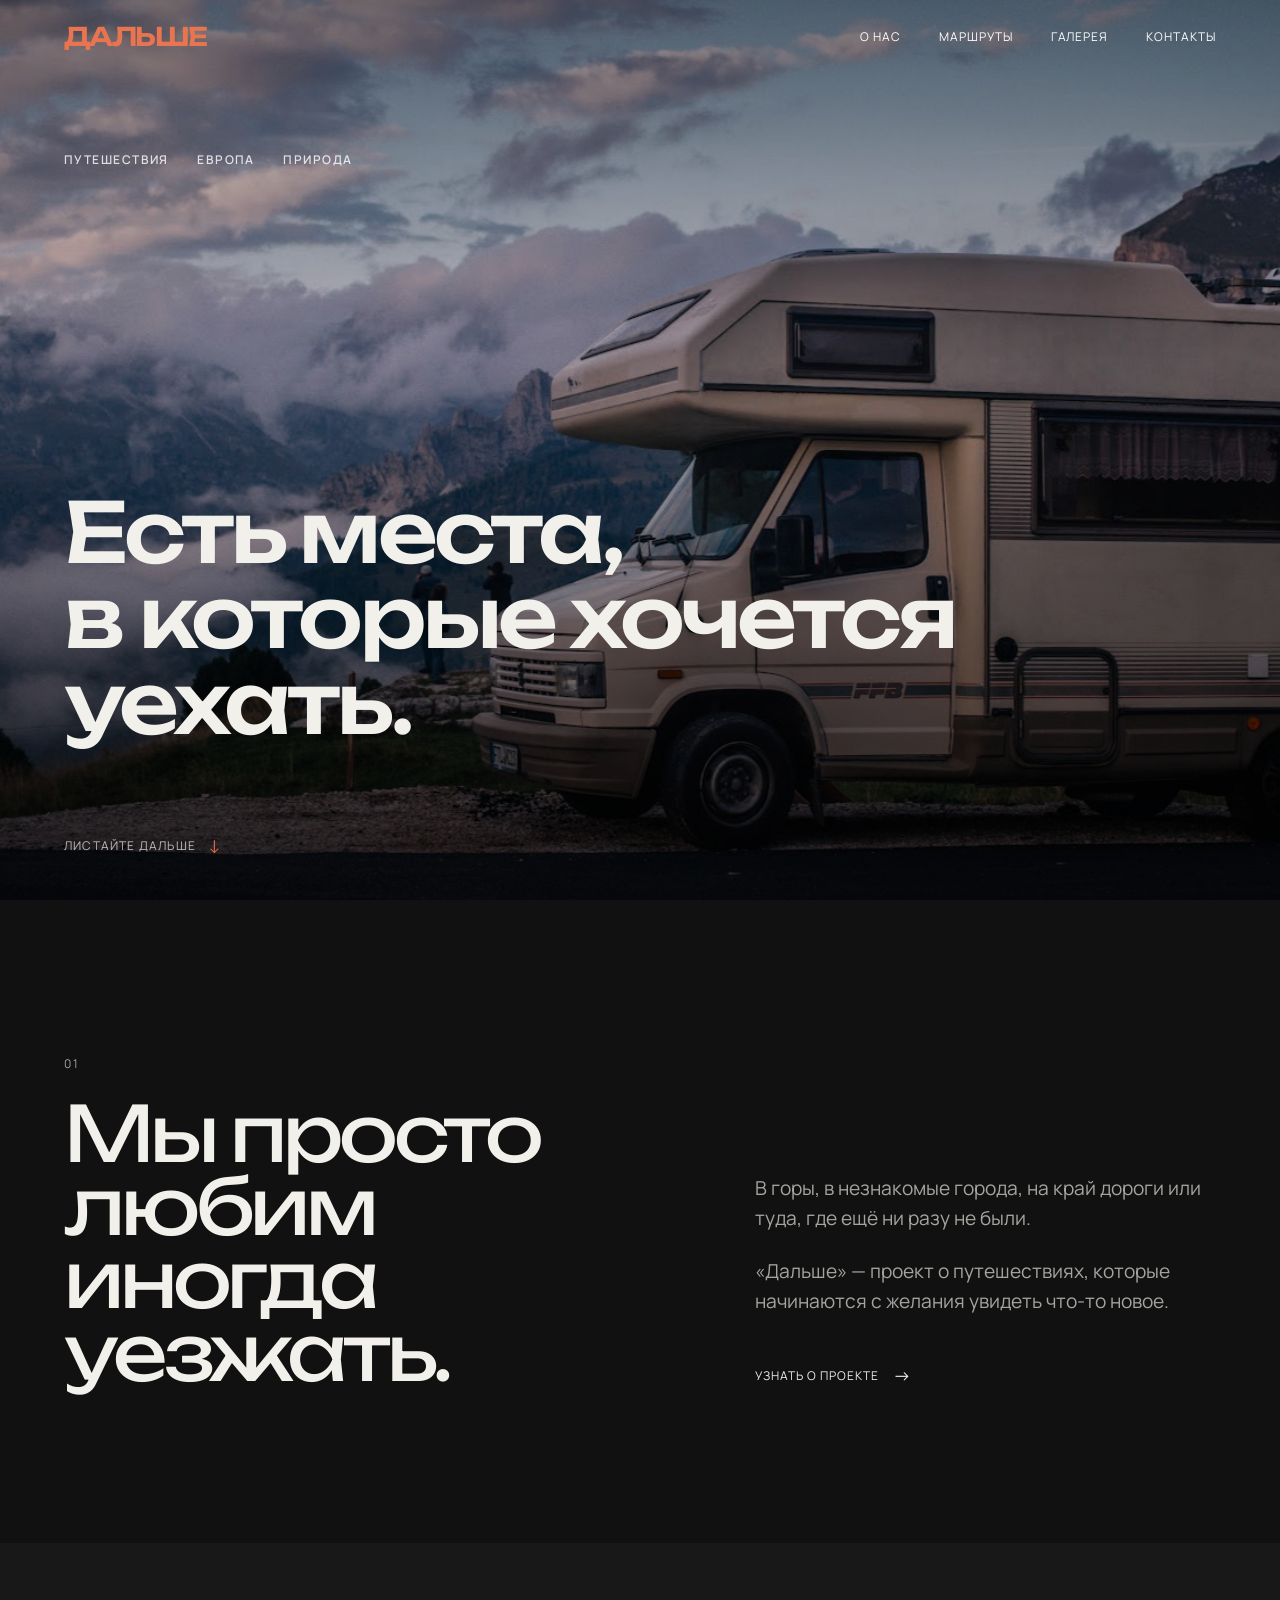
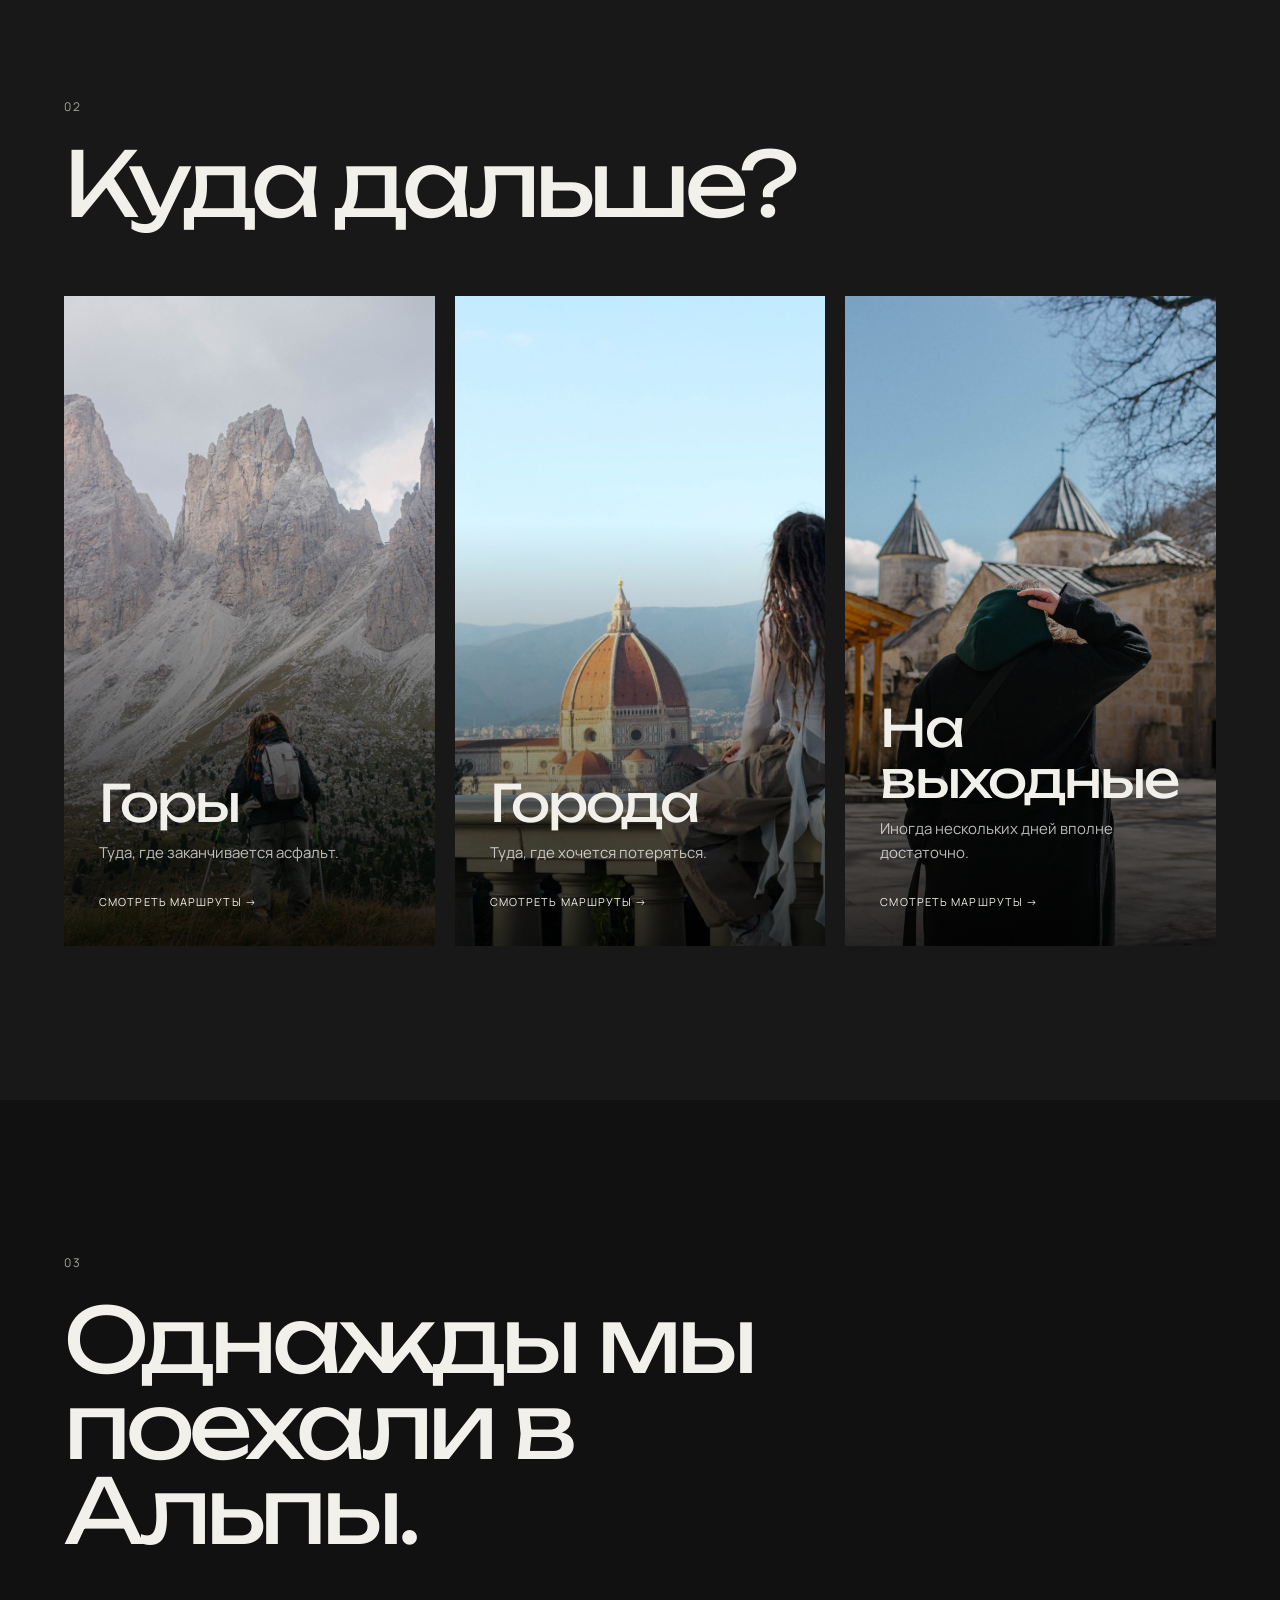
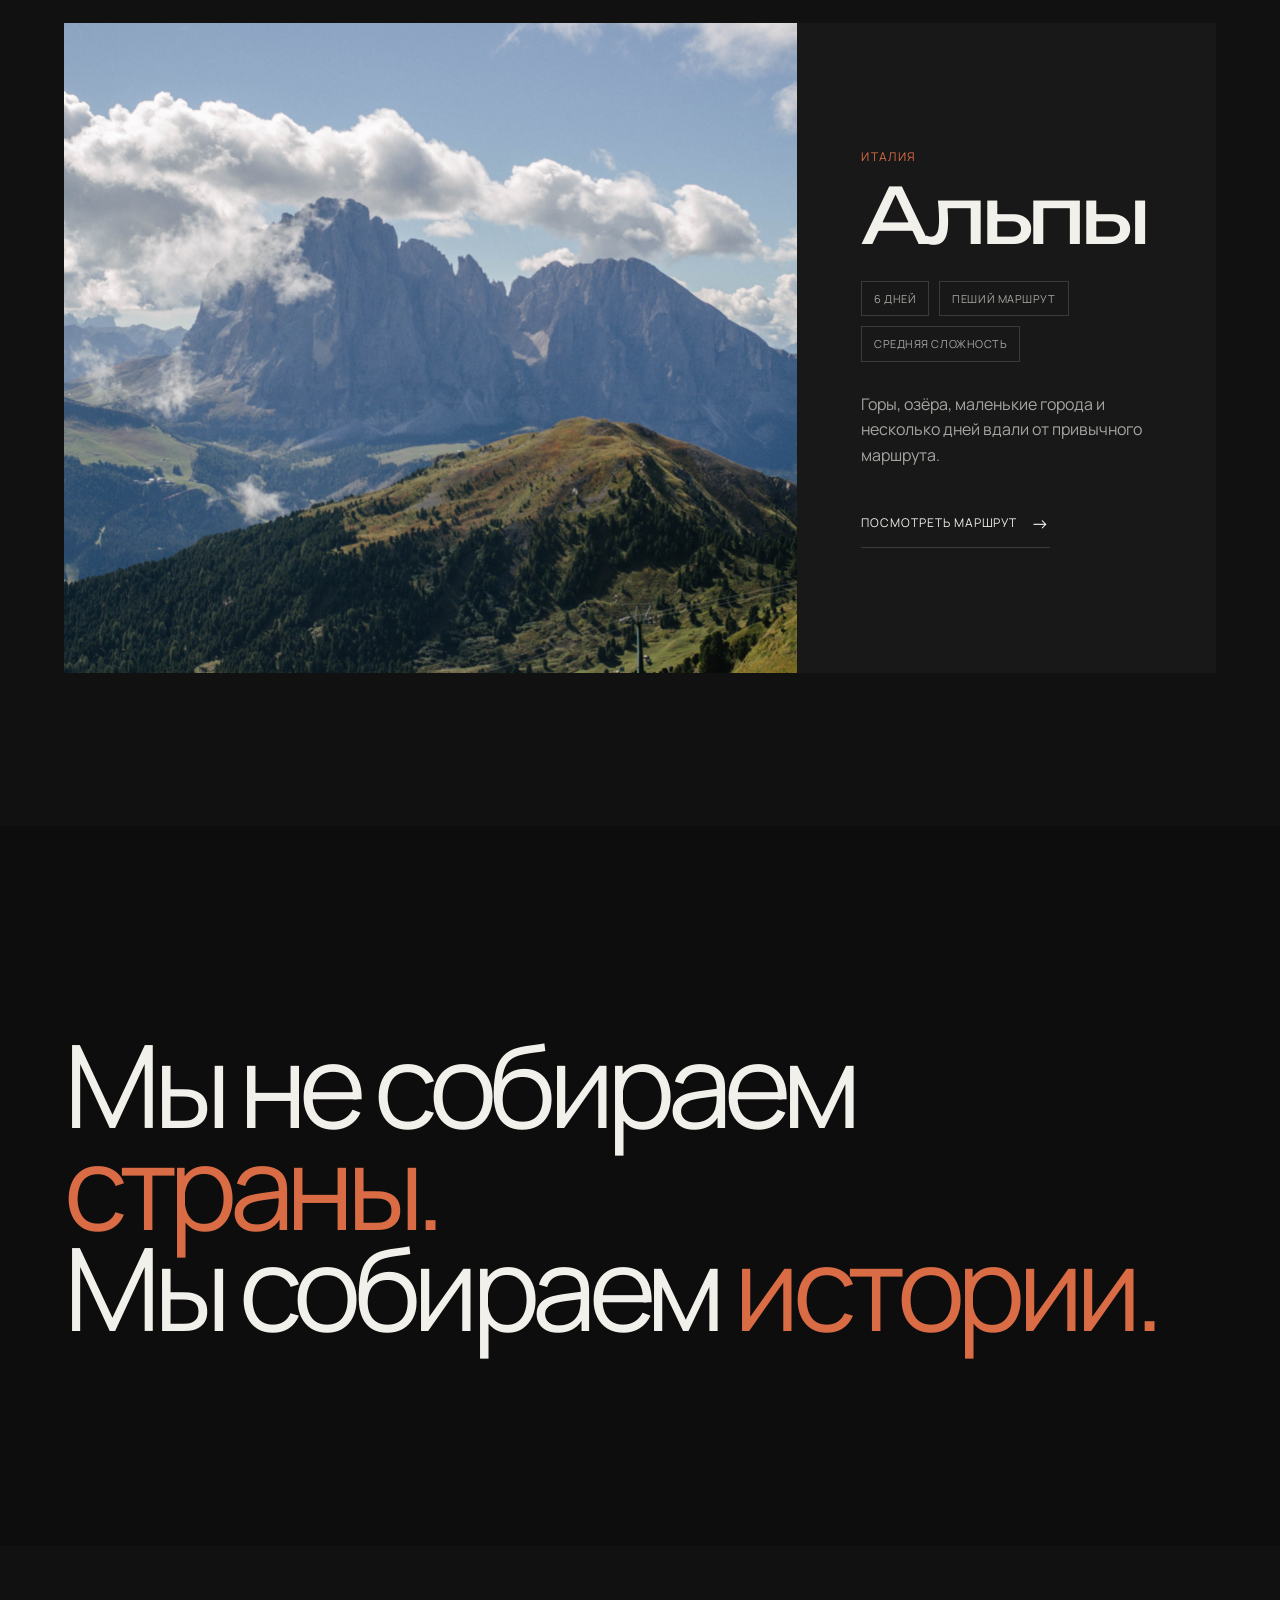
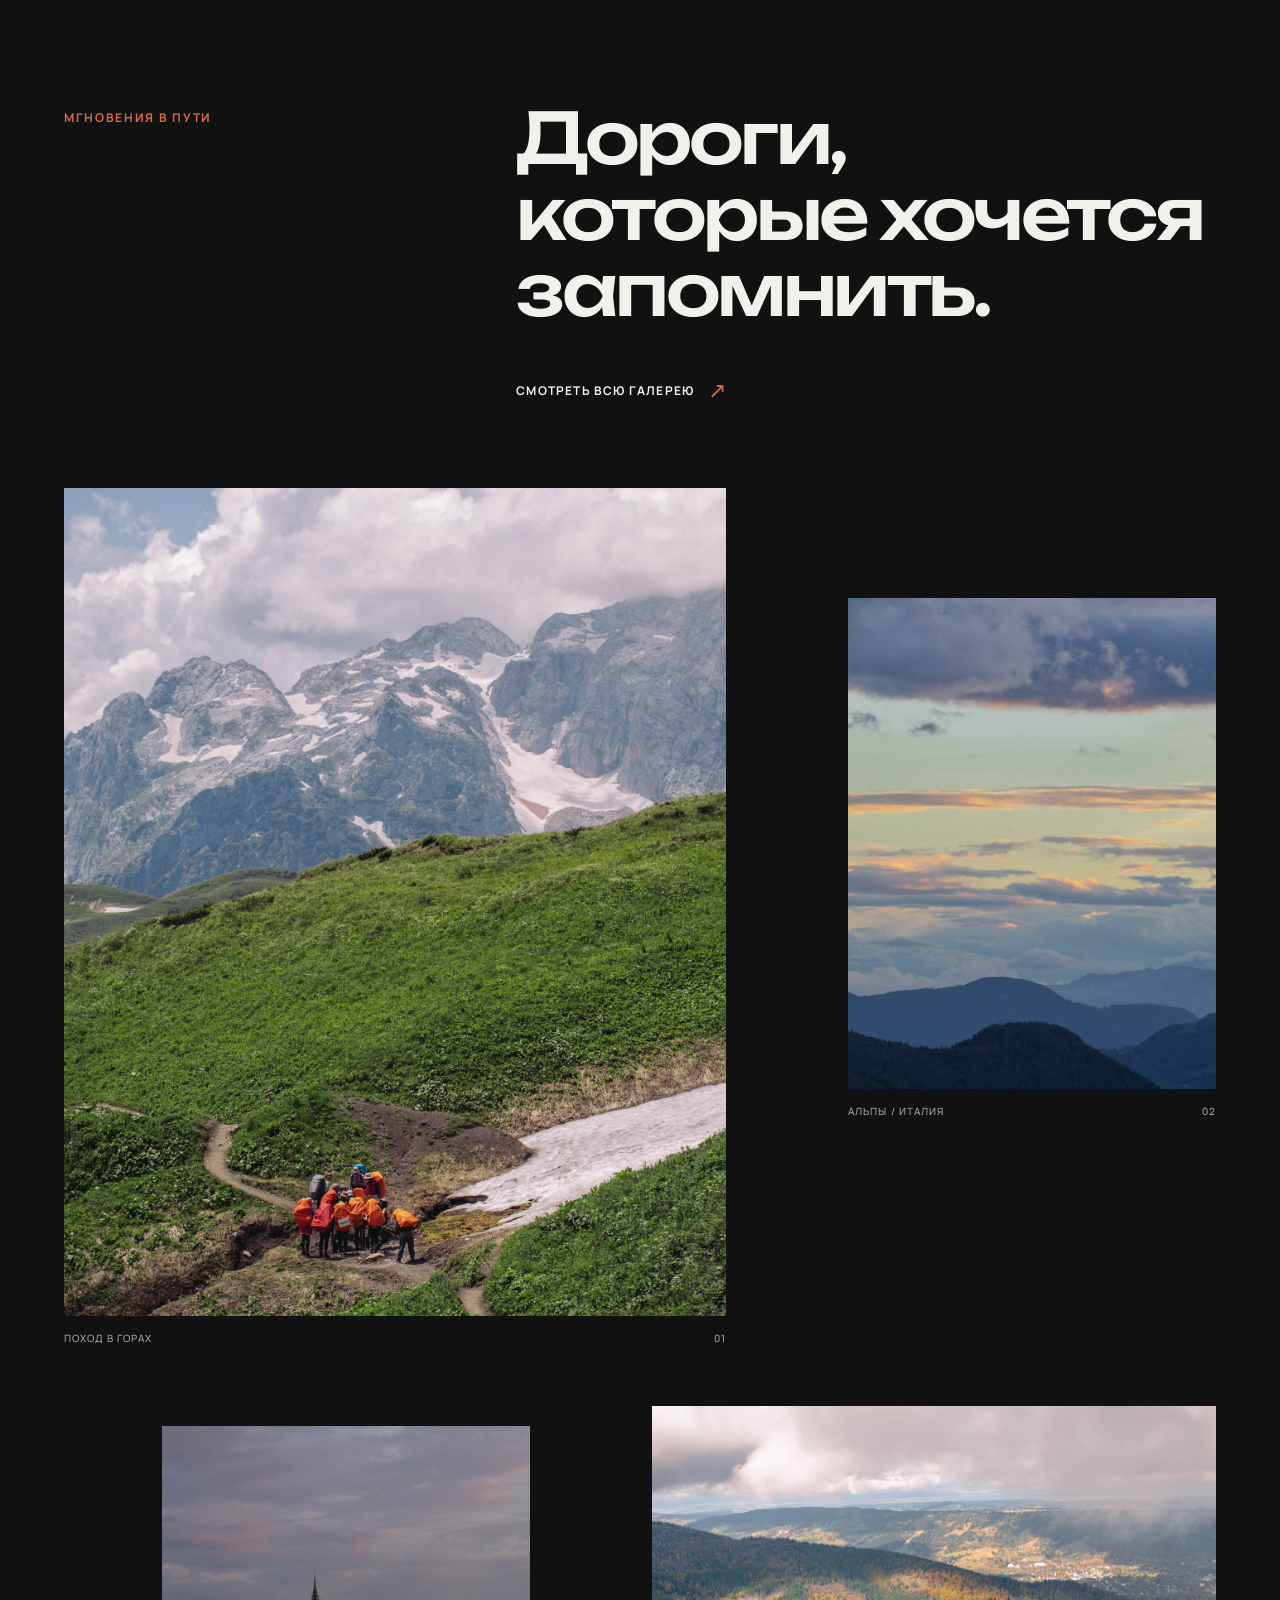
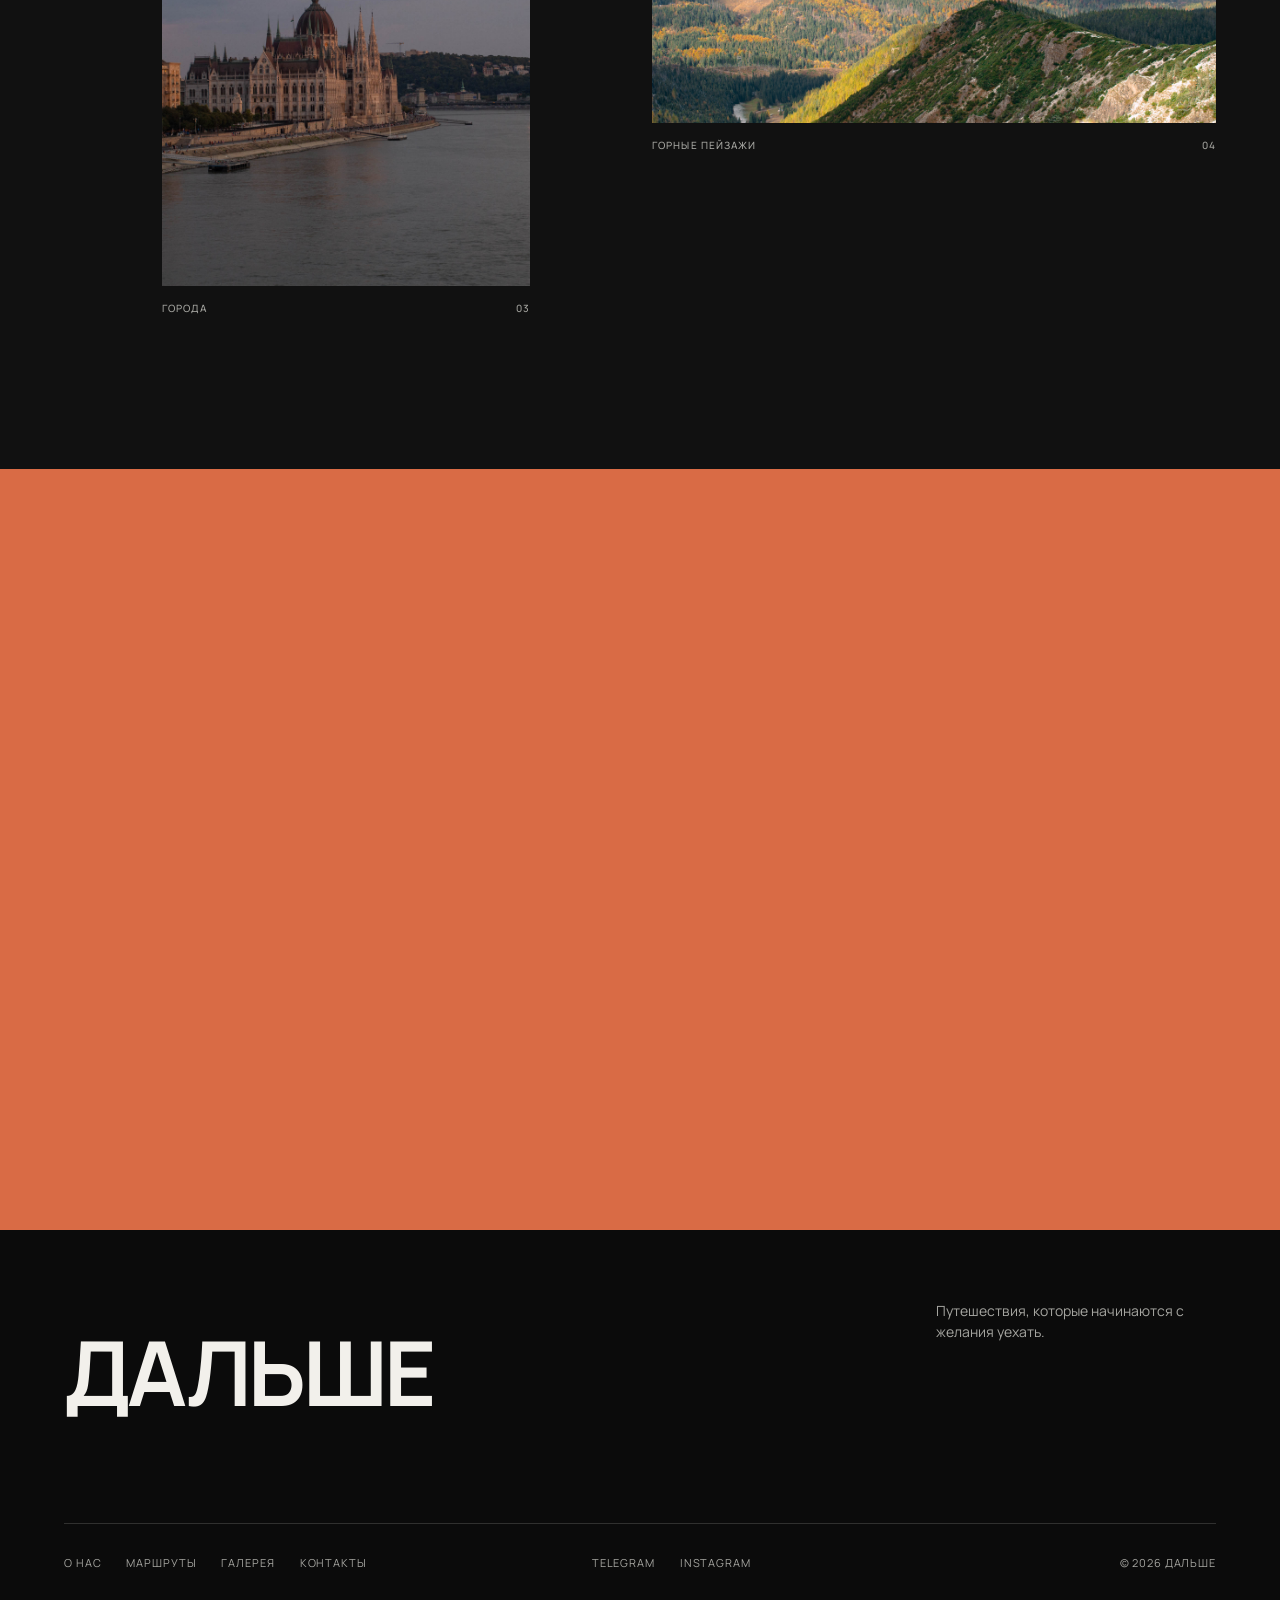
==== commit a3ae7ee2: "почти конец" ====
--- a/index.html
+++ b/index.html
@@ -337,80 +337,143 @@
 
         <!-- ================= GALLERY ================= -->
 
-        <section class="gallery-preview section">
-
-            <div class="container">
-
-                <div class="section-heading gallery-heading">
-
-                    <div>
-
-                        <span class="section-number">
-                            04
-                        </span>
-
-                        <h2>
-                            Мгновения<br>
-                            в пути.
-                        </h2>
-
-                    </div>
-
-                    <a href="gallery.html"
-                       class="text-link">
-
-                        Смотреть всю галерею
-                        <span>→</span>
-
-                    </a>
-
-                </div>
-
-
-                <div class="gallery-grid">
-
-                    <a href="gallery.html"
-                       class="gallery-item gallery-item-large">
-
-                        <img src="img/6-photo.jpg"
-                             alt="Горный пейзаж">
-
-                    </a>
-
-
-                    <a href="gallery.html"
-                       class="gallery-item">
-
-                        <img src="img/9-photo.jpg"
-                             alt="Путешествие по Европе">
-
-                    </a>
-
-
-                    <a href="gallery.html"
-                       class="gallery-item">
-
-                        <img src="img/8-photo.jpg"
-                             alt="Дорога среди гор">
-
-                    </a>
-
-
-                    <a href="gallery.html"
-                       class="gallery-item gallery-item-wide">
-
-                        <img src="img/7-photo.jpg"
-                             alt="Природа">
-
-                    </a>
-
-
-
-                </div>
-
-            </div>
-
-        </section>
+        <section class="home-gallery">
+
+    <div class="container">
+
+        <div class="home-gallery__header">
+
+            <div class="home-gallery__label">
+                Мгновения в пути
+            </div>
+
+            <div class="home-gallery__heading">
+
+                <h2>
+                    Дороги,<br>
+                    которые хочется
+                    запомнить.
+                </h2>
+
+                <a
+                    href="gallery.html"
+                    class="home-gallery__link"
+                >
+                    Смотреть всю галерею
+                    <span>↗</span>
+                </a>
+
+            </div>
+
+        </div>
+
+
+        <div class="home-gallery__grid">
+
+            <!-- Большая фотография -->
+
+            <a
+                href="gallery.html"
+                class="home-gallery__item home-gallery__item--large"
+            >
+
+                <div class="home-gallery__image">
+
+                    <img
+                        src="img/9-photo.jpg"
+                        alt="Горный пейзаж"
+                        loading="lazy"
+                    >
+
+                </div>
+
+                <div class="home-gallery__caption">
+                    <span>Поход в горах</span>
+                    <span>01</span>
+                </div>
+
+            </a>
+
+
+            <!-- Вертикальная фотография -->
+
+            <a
+                href="gallery.html"
+                class="home-gallery__item home-gallery__item--vertical"
+            >
+
+                <div class="home-gallery__image">
+
+                    <img
+                        src="img/8-photo.jpg"
+                        at="Поход в горах"
+                        loading="lazy"
+                    >
+
+                </div>
+
+                <div class="home-gallery__caption">
+                    <span>Альпы / Италия</span>
+                    <span>02</span>
+                </div>
+
+            </a>
+
+
+            <!-- Маленькая фотография -->
+
+            <a
+                href="gallery.html"
+                class="home-gallery__item home-gallery__item--small"
+            >
+
+                <div class="home-gallery__image">
+
+                    <img
+                        src="img/14-photo.jpg"
+                        alt="Европейский город"
+                        loading="lazy"
+                    >
+
+                </div>
+
+                <div class="home-gallery__caption">
+                    <span>Города</span>
+                    <span>03</span>
+                </div>
+
+            </a>
+
+
+            <!-- Нижняя широкая фотография -->
+
+            <a
+                href="gallery.html"
+                class="home-gallery__item home-gallery__item--wide"
+            >
+
+                <div class="home-gallery__image">
+
+                    <img
+                        src="img/17-photo.jpg"
+                        alt="Горные пейзажи"
+                        loading="lazy"
+                    >
+
+                </div>
+
+                <div class="home-gallery__caption">
+                    <span>Горные пейзажи</span>
+                    <span>04</span>
+                </div>
+
+            </a>
+
+        </div>
+
+    </div>
+
+</section>
 
 
         <!-- ================= FINAL CTA ================= -->
--- a/css/style.css
+++ b/css/style.css
@@ -674,54 +674,418 @@
 }
 
 
-/* =========================================================
-   GALLERY
-========================================================= */
-
-.gallery-heading {
+/* =========================================
+    HOME GALLERY
+    Только для галереи главной страницы
+ ========================================= */
+
+.home-gallery {
+    position: relative;
+
+    padding:
+        var(--section-space)
+        0;
+
+    overflow: hidden;
+}
+
+
+/* =========================================
+   HEADER
+========================================= */
+
+.home-gallery__header {
+    display: grid;
+
+    grid-template-columns: 1fr 2fr;
+
+    gap: 8vw;
+
+    margin-bottom: 80px;
+}
+
+.home-gallery__label {
+    padding-top: 8px;
+
+    color: var(--accent);
+
+    font-size: 12px;
+    font-weight: 700;
+
+    text-transform: uppercase;
+    letter-spacing: 0.14em;
+}
+
+.home-gallery__heading {
     display: flex;
-    align-items: flex-end;
+    flex-direction: column;
+    align-items: flex-start;
+}
+
+.home-gallery__heading h2 {
+    max-width: 900px;
+
+    margin: 0;
+
+    color: var(--text);
+
+    font-family:
+        var(--font-heading,
+        "Unbounded",
+        sans-serif);
+
+    font-size: clamp(40px, 5.5vw, 76px);
+    font-weight: 500;
+
+    line-height: 1.08;
+
+    letter-spacing: -0.05em;
+}
+
+
+/* =========================================
+   LINK
+========================================= */
+
+.home-gallery__link {
+    display: inline-flex;
+    align-items: center;
+    gap: 14px;
+
+    margin-top: 45px;
+
+    color: var(--text);
+
+    font-size: 12px;
+    font-weight: 700;
+
+    text-transform: uppercase;
+    letter-spacing: 0.1em;
+
+    text-decoration: none;
+
+    transition:
+        color 0.25s ease;
+}
+
+.home-gallery__link span {
+    display: inline-block;
+
+    color: var(--accent);
+
+    font-size: 22px;
+    font-weight: 300;
+
+    transition:
+        transform 0.3s ease;
+}
+
+.home-gallery__link:hover {
+    color: var(--accent);
+}
+
+.home-gallery__link:hover span {
+    transform:
+        translate(5px, -5px);
+}
+
+
+/* =========================================
+   GRID
+========================================= */
+
+.home-gallery__grid {
+    display: grid;
+
+    grid-template-columns:
+        repeat(12, minmax(0, 1fr));
+
+    column-gap: 24px;
+    row-gap: 70px;
+
+    align-items: start;
+}
+
+
+/* =========================================
+   COMMON ITEM
+========================================= */
+
+.home-gallery__item {
+    display: block;
+
+    margin: 0;
+
+    color: inherit;
+
+    text-decoration: none;
+
+    cursor: pointer;
+}
+
+.home-gallery__image {
+    position: relative;
+
+    width: 100%;
+
+    overflow: hidden;
+
+    background: var(--background-light);
+}
+
+.home-gallery__image img {
+    display: block;
+
+    width: 100%;
+    height: 100%;
+
+    object-fit: cover;
+
+    transition:
+        transform 0.7s
+        cubic-bezier(0.2, 0.7, 0.2, 1),
+        opacity 0.5s ease;
+}
+
+.home-gallery__item:hover
+.home-gallery__image img {
+    transform: scale(1.045);
+
+    opacity: 0.84;
+}
+
+
+/* =========================================
+   LARGE PHOTO
+========================================= */
+
+.home-gallery__item--large {
+    grid-column: 1 / 8;
+}
+
+.home-gallery__item--large
+.home-gallery__image {
+    aspect-ratio: 4 / 5;
+}
+
+
+/* =========================================
+   VERTICAL PHOTO
+========================================= */
+
+.home-gallery__item--vertical {
+    grid-column: 9 / 13;
+
+    margin-top: 110px;
+}
+
+.home-gallery__item--vertical
+.home-gallery__image {
+    aspect-ratio: 3 / 4;
+}
+
+
+/* =========================================
+   SMALL PHOTO
+========================================= */
+
+.home-gallery__item--small {
+    grid-column: 2 / 6;
+
+    margin-top: 10px;
+}
+
+.home-gallery__item--small
+.home-gallery__image {
+    aspect-ratio: 4 / 5;
+}
+
+
+/* =========================================
+   WIDE PHOTO
+========================================= */
+
+.home-gallery__item--wide {
+    grid-column: 7 / 13;
+
+    margin-top: -10px;
+}
+
+.home-gallery__item--wide
+.home-gallery__image {
+    aspect-ratio: 16 / 9;
+}
+
+
+/* =========================================
+   CAPTION
+========================================= */
+
+.home-gallery__caption {
+    display: flex;
+
     justify-content: space-between;
-
-    gap: 40px;
-}
-
-.gallery-heading .text-link {
-    margin-bottom: 10px;
-}
-
-.gallery-grid {
-    display: grid;
-
-    grid-template-columns: 1.2fr 0.8fr 0.8fr;
-
-    grid-template-rows: 300px 400px;
-
-    gap: 18px;
-}
-
-.gallery-item {
-    display: block;
-
-    overflow: hidden;
-}
-
-.gallery-item img {
-    transition: transform 0.7s cubic-bezier(0.2, 0.65, 0.3, 1);
-}
-
-.gallery-item:hover img {
-    transform: scale(1.05);
-}
-
-.gallery-item-large {
-    grid-row: span 2;
-}
-
-.gallery-item-wide {
-    grid-column: span 2;
-}
-
+    align-items: center;
+
+    gap: 20px;
+
+    padding-top: 14px;
+
+    color: var(--text-muted);
+
+    font-size: 10px;
+    font-weight: 500;
+
+    text-transform: uppercase;
+    letter-spacing: 0.11em;
+}
+
+.home-gallery__item:hover
+.home-gallery__caption {
+    color: var(--text);
+}
+
+
+/* =========================================
+   TABLET
+========================================= */
+
+@media (max-width: 900px) {
+
+    .home-gallery__header {
+        grid-template-columns: 1fr;
+
+        gap: 25px;
+
+        margin-bottom: 55px;
+    }
+
+    .home-gallery__label {
+        padding-top: 0;
+    }
+
+    .home-gallery__grid {
+        grid-template-columns:
+            repeat(2, minmax(0, 1fr));
+
+        column-gap: 18px;
+        row-gap: 50px;
+    }
+
+
+    /*
+       На планшете перестраиваем
+       композицию полностью.
+    */
+
+    .home-gallery__item--large {
+        grid-column: 1 / 2;
+    }
+
+    .home-gallery__item--vertical {
+        grid-column: 2 / 3;
+
+        margin-top: 80px;
+    }
+
+    .home-gallery__item--small {
+        grid-column: 1 / 2;
+
+        margin-top: 0;
+    }
+
+    .home-gallery__item--wide {
+        grid-column: 2 / 3;
+
+        margin-top: 0;
+    }
+
+}
+
+
+/* =========================================
+   MOBILE
+========================================= */
+
+@media (max-width: 650px) {
+
+    .home-gallery {
+        padding:
+            90px
+            0;
+    }
+
+    .home-gallery__header {
+        margin-bottom: 45px;
+    }
+
+    .home-gallery__heading h2 {
+        font-size: 38px;
+
+        line-height: 1.08;
+    }
+
+    .home-gallery__link {
+        margin-top: 30px;
+
+        font-size: 10px;
+    }
+
+
+    /*
+       Одна колонка.
+       Никаких отрицательных margin,
+       чтобы ничего не ломалось.
+    */
+
+    .home-gallery__grid {
+        display: grid;
+
+        grid-template-columns: 1fr;
+
+        gap: 45px;
+    }
+
+    .home-gallery__item--large,
+    .home-gallery__item--vertical,
+    .home-gallery__item--small,
+    .home-gallery__item--wide {
+        grid-column: 1;
+
+        margin-top: 0;
+    }
+
+
+    /* Разные пропорции на мобильном */
+
+    .home-gallery__item--large
+    .home-gallery__image {
+        aspect-ratio: 4 / 5;
+    }
+
+    .home-gallery__item--vertical
+    .home-gallery__image {
+        aspect-ratio: 4 / 5;
+    }
+
+    .home-gallery__item--small
+    .home-gallery__image {
+        aspect-ratio: 4 / 3;
+    }
+
+    .home-gallery__item--wide
+    .home-gallery__image {
+        aspect-ratio: 4 / 3;
+    }
+
+
+    .home-gallery__caption {
+        padding-top: 11px;
+
+        font-size: 9px;
+    }
+
+}
 
 /* =========================================================
    FINAL CTA
@@ -4171,6 +4535,7 @@
 
 .contact-hero__label {
     margin-bottom: 35px;
+    margin-top: 15px;
 
     color: var(--accent);
 
@@ -4225,9 +4590,7 @@
 ========================================= */
 
 .contact-info {
-    padding:
-        var(--section-space)
-        0;
+    padding: 20px 0px;
 }
 
 .contact-info__grid {
@@ -4245,8 +4608,6 @@
     min-height: 280px;
 
     padding: 30px;
-
-    border-top: 1px solid var(--border);
 
     display: flex;
     flex-direction: column;
